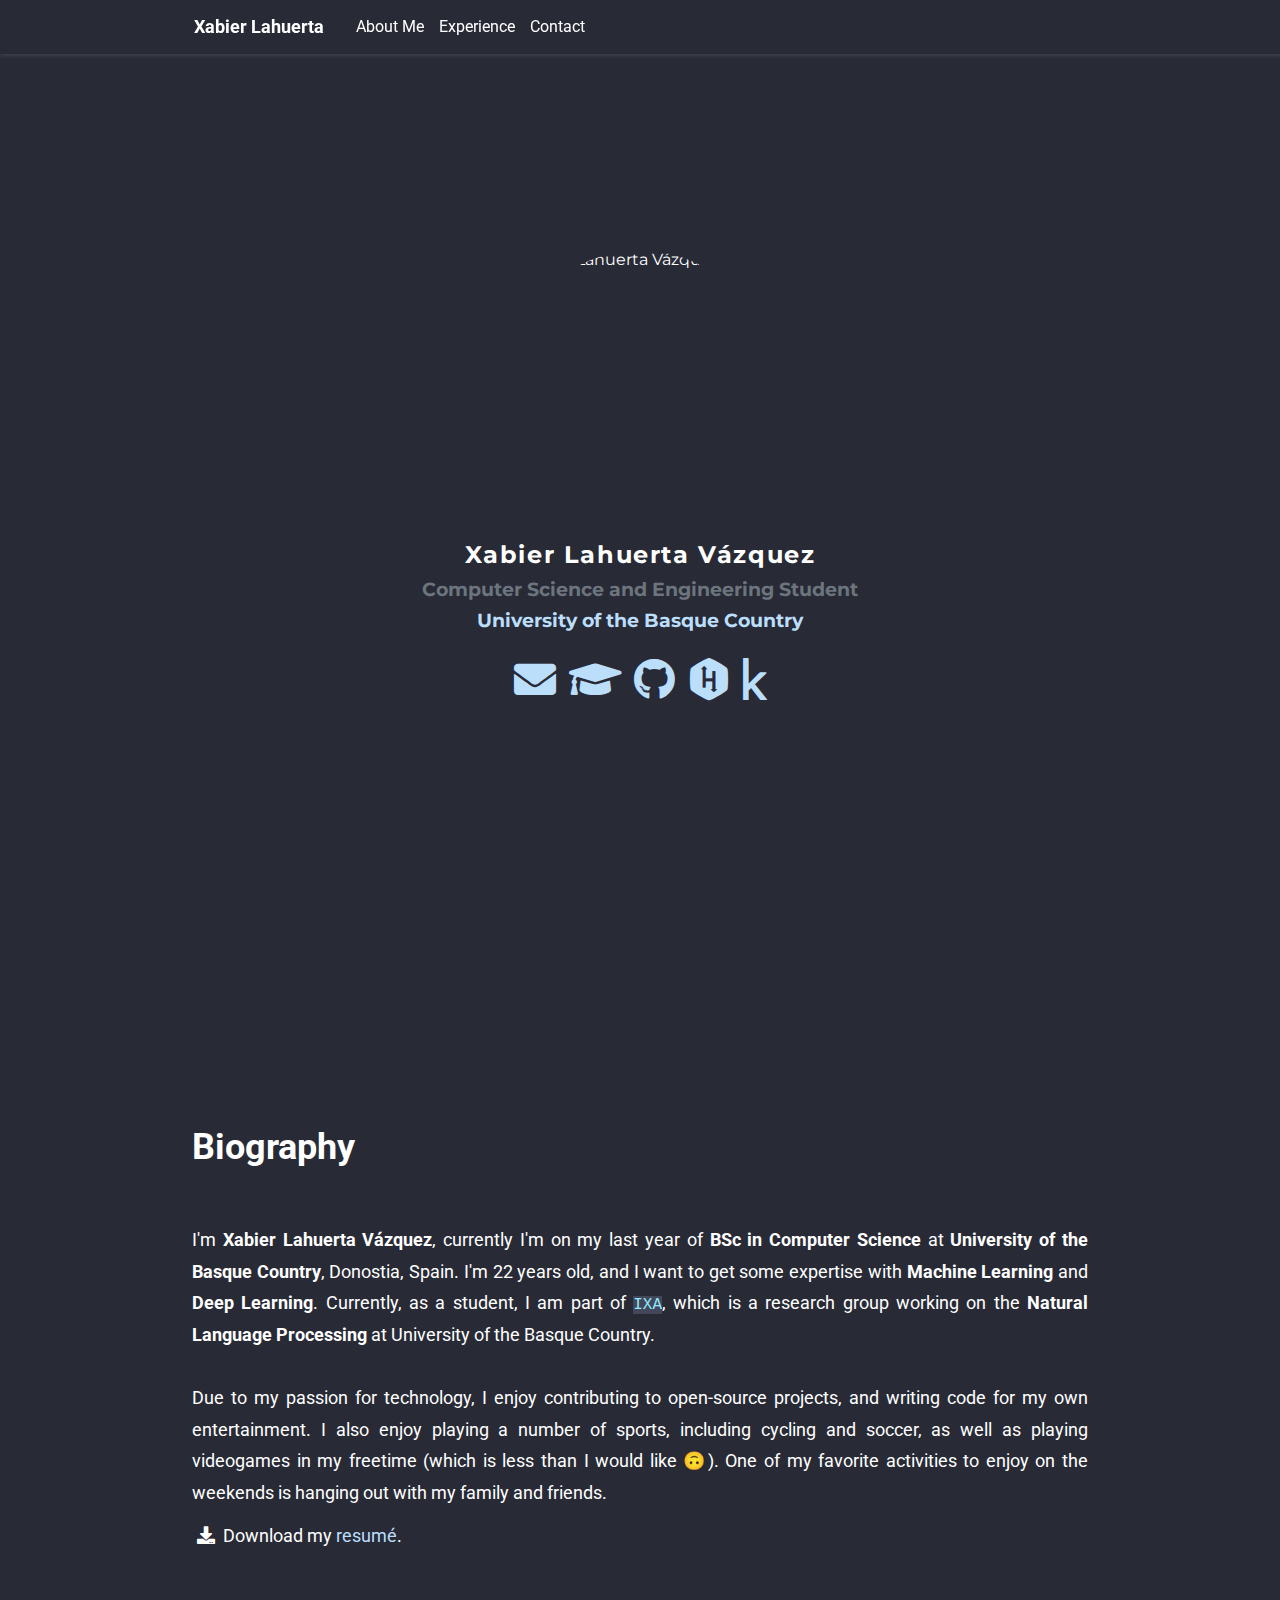
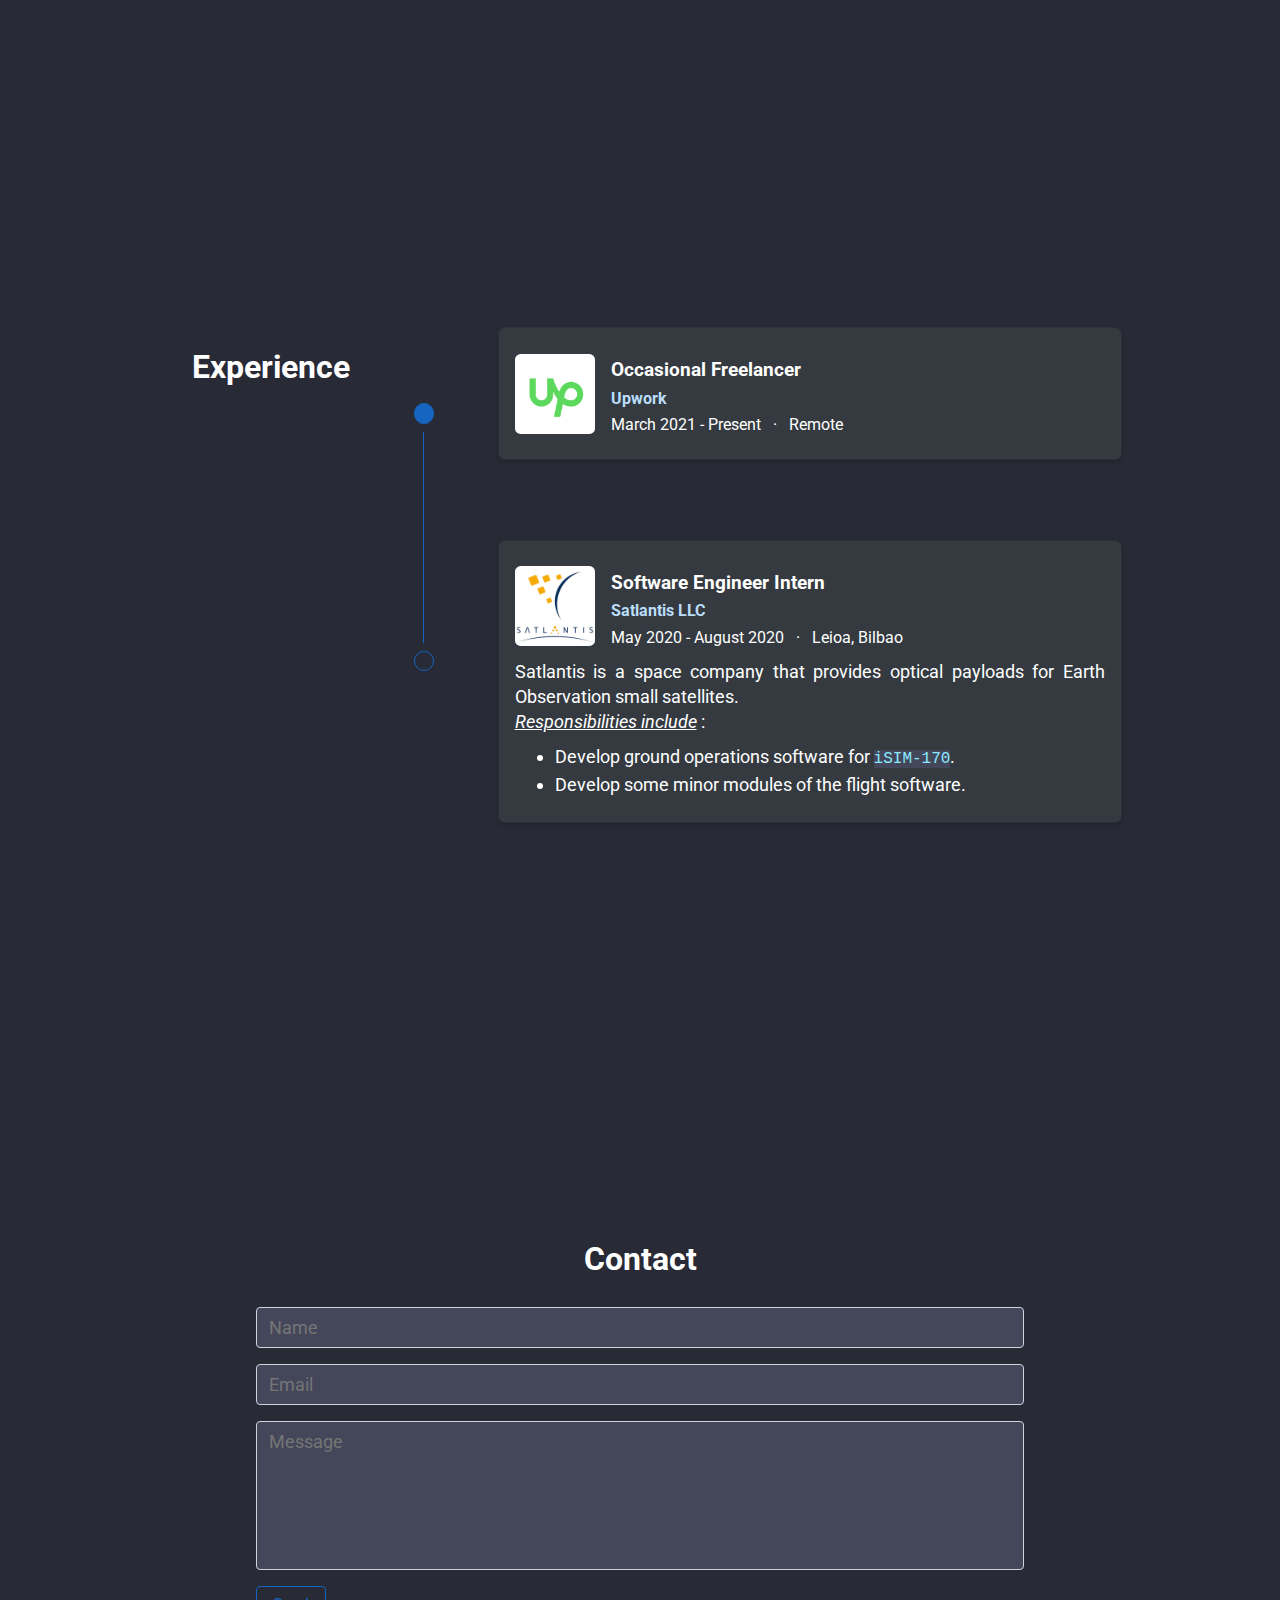
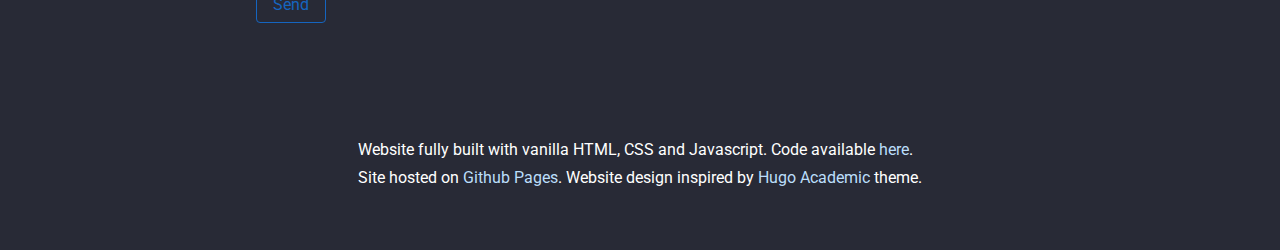
==== index.html @ c15f26db "Favicon update" ====
<!DOCTYPE html>
<html lang="en">
    <head>
        <meta charset="utf-8">
        <meta name="viewport" content="width=device-width, initial-scale=1">
        <meta name="author" content="Xabier Lahuerta Vázquez">
        <meta name="description" content="Computer Science Student at University of the Basque Country">
        <link rel="stylesheet" href="https://cdnjs.cloudflare.com/ajax/libs/font-awesome/5.8.0/css/all.css" type="text/css">
        <link rel="stylesheet" href="https://fonts.googleapis.com/css?family=Roboto" type="text/css">
        <link rel="stylesheet" href="https://fonts.googleapis.com/css?family=Montserrat" type="text/css">
        <link rel="stylesheet" href="styles.css" type="text/css">
        <link rel="icon" href="https://emojipedia-us.s3.dualstack.us-west-1.amazonaws.com/thumbs/120/apple/271/nerd-face_1f913.png">
        <script src="logic.js"></script>
        <title>Xabier Lahuerta</title>
    </head>
    <body onload="onPageLoad();">
        <div id='topbar'>
            <span class="strong transition-fade non-underlined" onclick="swapActiveCircle(1, true);">Xabier Lahuerta</span>
            <span class="transition-fade non-underlined" onclick="swapActiveCircle(2, true);">About Me</span>
            <span class="transition-fade non-underlined" onclick="swapActiveCircle(3, true);">Experience</span>
            <span class="transition-fade non-underlined" onclick="swapActiveCircle(4, true);">Contact</span>
        </div>
        <div id='main'>
            <div id="presentation" class="section-1">
                <div id='presentation-chart' class='vertical-flex center-flex'>
                    <div id='profile' class='vertical-flex center-flex'>
                        <img id='avatar' src='res/xabier_lahuerta.jpeg' alt="Xabier Lahuerta Vázquez" width="270" height="270">
                        <h2 class="title">Xabier Lahuerta Vázquez</h2>
                        <h3 class="subtitle">Computer Science and Engineering Student</h3>
                        <h3><a href="https://www.ehu.eus/en/en-home" target="_blank">University of the Basque Country</a></h3>
                    </div>
                    <div id='links'>
                        <a href="mailto:xabier.lahuerta@gmail.com"><i class="fas fa-envelope expandable"></i></a>
                        <a href="https://scholar.google.es/citations?user=ld798osAAAAJ" target="_blank"><i class="fas fa-graduation-cap expandable"></i></a>
                        <a href="https://www.github.com/xabilahu" target="_blank"><i class="fab fa-github expandable"></i></a>
                        <a href="https://www.hackerrank.com/xabilahu" target="_blank"><i class="fab fa-hackerrank expandable"></i></a>
                        <a href="https://www.kaggle.com/xabierlahuertavzquez" target="_blank"><i class="fab fa-kaggle expandable"></i></a>
                    </div>
                </div>
            </div>
            <div id="biography" class="section-2 vertical-flex center-flex">
                <div id="biography-chart">
                    <h1>Biography</h1>
                    <p>
                        I'm <strong>Xabier Lahuerta Vázquez</strong>, currently I'm on my last year of <strong>BSc in Computer Science</strong> at <strong>University of the Basque Country</strong>, Donostia, Spain. I'm 22 years old, and I want to get some expertise with <strong>Machine Learning</strong> and <strong>Deep Learning</strong>.                        Currently, as a student, I am part of <a class="non-underlined" href="http://ixa.si.ehu.es/" target="_blank"><code>IXA</code></a>, which is a research group working on the <strong>Natural Language Processing</strong> at University of the Basque Country.
                    
                        Due to my passion for technology, I enjoy contributing to open-source projects, and writing code for my own entertainment. I also enjoy playing a number of sports, including cycling and soccer, as well as playing videogames in my freetime (which is less than I would like 🙃). One of my favorite activities to enjoy on the weekends is hanging out with my family and friends.
                    </p>
                    <span><i id='download-icon' class="fas fa-download"></i>Download my <a id="resume" class="non-underlined" href="https://drive.google.com/uc?export=download&id=1_EvmhcPBmLihqZ3R23M4B5LtYtLkCQJz" download>resumé</a>.</span>
                </div>
            </div>
            <div id="experience" class="section-3 vertical-flex center-flex">
                <div class="horizontal-flex">
                    <h1>Experience</h1>
                    <div id="work-container">
                        <div class="work-card horizontal-flex center-flex">
                            <div class="timeline vertical-flex center-flex">
                                <div class="horizontal-flex">
                                    <div>&nbsp;</div>
                                    <div>&nbsp;</div>
                                </div>
                                <span class="filled-circle"></span>
                                <div class="line horizontal-flex">
                                    <div>&nbsp;</div>
                                    <div>&nbsp;</div>
                                </div>
                            </div>
                            <div class="work-chart-container">
                                <div class="work-chart">
                                    <div class="work-description horizontal-flex">
                                        <img src="res/upwork.png" alt="Upwork">
                                        <div>
                                            <h3>Occasional Freelancer</h3>
                                            <h4><a href="https://www.upwork.com/o/profiles/users/~015a6c1dc1264ab7d7/" target="_blank">Upwork</a></h4>
                                            <span>March 2021 - Present <span class="middle-dot"></span> Remote</span>
                                        </div>
                                    </div>
                                    <div class="responsibilities">
                                    </div>
                                </div>
                                <div class="spacer">&nbsp;</div>
                            </div>
                        </div>
                        <div class="work-card horizontal-flex center-flex">
                            <div class="timeline vertical-flex center-flex">
                                <div class="line horizontal-flex">
                                    <div>&nbsp;</div>
                                    <div>&nbsp;</div>
                                </div>
                                <span></span>
                                <div class="horizontal-flex">
                                    <div>&nbsp;</div>
                                    <div>&nbsp;</div>
                                </div>
                            </div>
                            <div class="work-chart-container">
                                <div class="spacer">&nbsp;</div>
                                <div class="work-chart">
                                    <div class="work-description horizontal-flex">
                                        <img src="res/satlantis.png" alt="Satlantis">
                                        <div>
                                            <h3>Software Engineer Intern</h3>
                                            <h4><a href="https://satlantis.com/" target="_blank">Satlantis LLC</a></h4>
                                            <span>May 2020 - August 2020 <span class="middle-dot"></span> Leioa, Bilbao</span>
                                        </div>
                                    </div>
                                    <div class="responsibilities">
                                        <p> Satlantis is a space company that provides optical payloads for Earth Observation small satellites.
                                            <span>Responsibilities include</span> :
                                            <ul>
                                                <li>Develop ground operations software for <code><a href="https://satlantis.com/isim-170/" class="non-underlined" target="_blank">iSIM-170</a></code>.</li>
                                                <li>Develop some minor modules of the flight software.</li>
                                            </ul>
                                        </p>
                                    </div>
                                </div>
                            </div>
                        </div>
                    </div>
                </div>
            </div>
            <div id="contact" class="section-4 vertical-flex center-flex">
                <h1>Contact</h1>
                <form class="vertical-flex">
                    <div class="vertical-flex">
                        <input class="form-field" type="text" name="name" placeholder="Name" required>
                        <input class="form-field" type="email" name="_replyto" placeholder="Email" required>
                        <textarea class="form-field" name="message" placeholder="Message" rows="5" required></textarea>
                    </div>
                    <div class="horizontal-flex inline-container"><button class="btn" type="submit">Send</button><i id="tick" class="fas fa-check"></i></div>
                </form>
                <div id="footer" class="vertical-flex center-flex">
                    <p>
                        Website fully built with vanilla HTML, CSS and Javascript. Code available <a href="https://github.com/Xabilahu/personal-website">here</a>.
                        Site hosted on <a href="https://pages.github.com/" target="_blank">Github Pages</a>. Website design inspired by <a href="https://themes.gohugo.io//theme/academic/" target="_blank">Hugo Academic</a> theme.
                    </p>
                </div>
            </div>
        </div>
        <div id="navbar" onmouseenter="hideActiveCircle();" onmouseleave="showActiveCircle();">
        </div>
    </body>
    <script> </script>
</html>
---- styles.css ----
:root {
    --blue: #007bff;
    --indigo: #6610f2;
    --purple: #6f42c1;
    --pink: #e83e8c;
    --red: #dc3545;
    --orange: #fd7e14;
    --yellow: #ffc107;
    --green: #28a745;
    --teal: #20c997;
    --cyan: #17a2b8;
    --white: #fff;
    --gray: #6c757d;
    --gray-dark: #343a40;
    --primary: #1565c0;
    --secondary: #6c757d;
    --success: #28a745;
    --info: #17a2b8;
    --warning: #ffc107;
    --danger: #dc3545;
    --light: #f8f9fa;
    --dark: #343a40;
    --dark-bg: #282a36;
    --hoverable: #bbdefb;
    --code: #8be9fd;
    --code-bg: #44475a;
    --border-form: #ced4da;
    --topbar-height: 50px;
    --slide-translation: 100px;
    --breakpoint-xs: 0;
    --breakpoint-sm: 576px;
    --breakpoint-md: 768px;
    --breakpoint-lg: 992px;
    --breakpoint-xl: 1200px;
}

html {
    font-family: "Roboto", sans-serif;
    line-height: 1.15;
    overflow: hidden;
}

body {
    margin: 0;
    background-color: var(--dark-bg);
    color: var(--white);
}

div[class^="section-"] {
    height: calc(100vh - var(--topbar-height));
    width: 100vw;
    transform: translateY(var(--topbar-height));
}

span, a {
    color: inherit;
    text-decoration: none;
}

a:hover {
    cursor: pointer;
    text-decoration: underline;
}

a.non-underlined:hover {
    text-decoration: none;
}

i {
    color: var(--hoverable);
    cursor: pointer;
    font-size: 42px;
    margin: 0 5px;
}

p {
    white-space: pre-line;
    word-wrap: break-word;
    line-height: 1.75;
    font-size: large;
    text-align: justify;
}

code {
    color: var(--code);
    background-color: var(--code-bg);
}

code:hover {
    cursor: pointer;
}

textarea {
    resize: none;
}

form {
    min-width: 60vw;
}

form div {
    width: 100%;
}

#topbar {
    overflow: hidden;
    position: fixed;
    top: 0;
    width: 100%;
    height: var(--topbar-height);
    padding: 2px;
    background-color: var(--dark-bg);
    box-shadow: 0 0.125rem 0.25rem 0 rgb(255 255 255 / 11%);
    display: flex;
    align-items: center;
    justify-content: left;
    z-index: 3;
}

#topbar span:first-child {
    margin-left: 15vw;
    margin-right: 2rem;
}

#topbar span {
    margin-right: 15px;
    cursor: pointer;
}

#avatar {
    border-radius: 50%;
}

#presentation-chart {
    padding: 20px;
    border-radius: 8px;
    outline: none;
    /* backdrop-filter: blur(23px); */
    position: fixed;
    top: 50%;
    left: 50%;
    transform: translate(-50%, -50%);
}

#profile {
    font-family: "Montserrat";
}

#profile h2 {
    margin-top: 20px;
    margin-bottom: 10px;
    letter-spacing: .1rem;
}

#profile img {
    margin: auto;
}

#profile h3:first-of-type {
    color: var(--secondary);
    margin-top: 0;
    margin-bottom: 10px;
}

#profile h3:last-of-type {
    color: var(--hoverable);
    margin-top: 0;
    margin-bottom: 10px;
}

#biography-chart {
    max-width: 70vw;
    min-width: 70vw;
    font-size: large;
}

#resume {
    color: var(--hoverable);
}

#contact {
    min-width: 70vw;
    margin: 0;
}

#download-icon {
    color: var(--white);
    font-size: large;
    cursor: auto;
    margin-right: 0.5rem;
}

#menu-icon {
    font-size: 25px;
    color: var(--white);
}

#links {
    margin-top: 1rem;
    display: inline-flex;
}

#links a {
    margin-left: 0.15rem;
}

#navbar {
    position: fixed;
    right: 20px;
    top: 50%;
    transform: translateY(-50%);
}

#tick {
    cursor: auto;
    opacity: 0;
    font-size: 1.5rem;
    margin-left: 2rem;
    -o-transition: opacity .25s ease;
    -ms-transition: opacity .25s ease;
    -moz-transition: opacity .25s ease;
    -webkit-transition: opacity .25s ease;
}

#tick.show {
    opacity: 1;
    -o-transition: opacity .25s ease;
    -ms-transition: opacity .25s ease;
    -moz-transition: opacity .25s ease;
    -webkit-transition: opacity .25s ease;
}

#footer {
    position: absolute;
    width: 100%;
    bottom: 5%;
}

#footer a {
    color: var(--hoverable);
}

#footer p {
    font-size: 1rem;
}

#experience {
    min-width: 70vw;
    max-width: 70vw;
    margin: auto;
}

.transition-fade {
    color: var(--white);
    -o-transition: color .6s ease;
    -ms-transition: color .6s ease;
    -moz-transition: color .6s ease;
    -webkit-transition: color .6s ease;
}

.transition-fade:hover {
    color: var(--hoverable);
}

.vertical-flex {
    display: flex;
    flex-direction: column;
}

.horizontal-flex {
    display: flex;
    flex-direction: row;
}

.center-flex {
    justify-content: center;
    align-items: center;
}

.strong {
    font-weight: bold;
    font-size: large;
}

.expandable:hover {
    transform: scale(1.2);
}

.circle {
    border-radius: 50%;
    width: 10px;
    height: 10px;
    background-color: var(--secondary);
    margin-bottom: 20px;
    -o-transition: background-color .6s ease;
    -ms-transition: background-color .6s ease;
    -moz-transition: background-color .6s ease;
    -webkit-transition: background-color .6s ease;
    cursor: pointer;
}

.circle:hover, #navbar .active {
    background-color: var(--hoverable);
    transform: scale(1.5);
}

.work-chart-container {
    width: 80%
}

.work-chart {
    background-color: var(--dark);
    border-radius: 0.45rem;
    border: 1px solid rgba(0,0,0,.125);
    box-shadow: 0 2px 4px rgb(0 0 0 / 20%);
    padding: 1rem;
    transition: all .2s ease-out;
    text-overflow: ellipsis;
    width: 100%;
}

.work-chart:hover {
    box-shadow: 0 8px 16px rgb(0 0 0 / 20%);
}

.work-chart img {
    width: 5rem;
    height: 5rem;
    background-color: var(--white);
    border-radius: 0.35rem;
    margin-right: 1rem;
}

.work-chart h4 {
    color: var(--hoverable);
}

.spacer {
    height: 2.5rem;
}

.timeline {
    width: 20%;
    align-self: stretch;
}

.timeline>div {
    margin: 0;
    padding: 0;
    width: 100%;
    flex: 1;
}

.timeline>div>div {
    width: 50%;
}

.timeline span {
    width: 1.15rem !important;
    height: 1.15rem !important;
    border: 1px solid var(--primary);
    border-radius: 50%;
    margin: 0.5rem 0 !important;
}

.filled-circle {
    background-color: var(--primary);
}

.line div:last-child {
    border-left: 1px solid var(--primary);
}

.work-description *:not(img) {
    margin: .5rem 0;
}

.work-description {
    align-items: center;
}

.responsibilities p {
    margin-top: .25rem;
    margin-bottom: .5rem;
    line-height: 1.4;
}

.responsibilities ul {
    margin: 0;
    font-size: large;
    line-height: 1.5;
}

.responsibilities span {
    font-style: italic;
    text-decoration: underline;
}

.middle-dot::after {
    content: '\00B7';
    box-sizing: border-box;
    padding: 0 0.5rem;
}

.form-field {
    font-family: "Roboto", sans-serif;
    font-size: large;
    padding: .375rem .75rem;
    margin: .5rem 0;
    line-height: 1.5;
    color: var(--white);
    background-color: var(--code-bg);
    border: 1px solid var(--border-form);
    border-radius: .25rem;
    outline: none;
    -webkit-transition: all 0.30s ease-in-out;
    -moz-transition: all 0.30s ease-in-out;
    -ms-transition: all 0.30s ease-in-out;
    -o-transition: all 0.30s ease-in-out;
}

.form-field:focus {
    border-color: var(--primary);
    box-shadow: 0 0 5px var(--primary);
}

.btn {
    font-family: "Roboto", sans-serif;
    font-size: medium;
    cursor: pointer;
    color: var(--primary);
    background-color: transparent;
    border: 1px solid var(--primary);
    border-radius: .25rem;
    outline: none;
    padding: .5rem 1rem;
    margin: .5rem 0;
    width: fit-content;
    z-index: 2;
    -o-transition: background-color .15s ease-in-out;
    -ms-transition: background-color .15s ease-in-out;
    -moz-transition: background-color .15s ease-in-out;
    -webkit-transition: background-color .15s ease-in-out;
}

.btn:hover, .btn:focus {
    color: var(--white);
    background-color: var(--primary);
}

.inline-container {
    align-items: center;
}
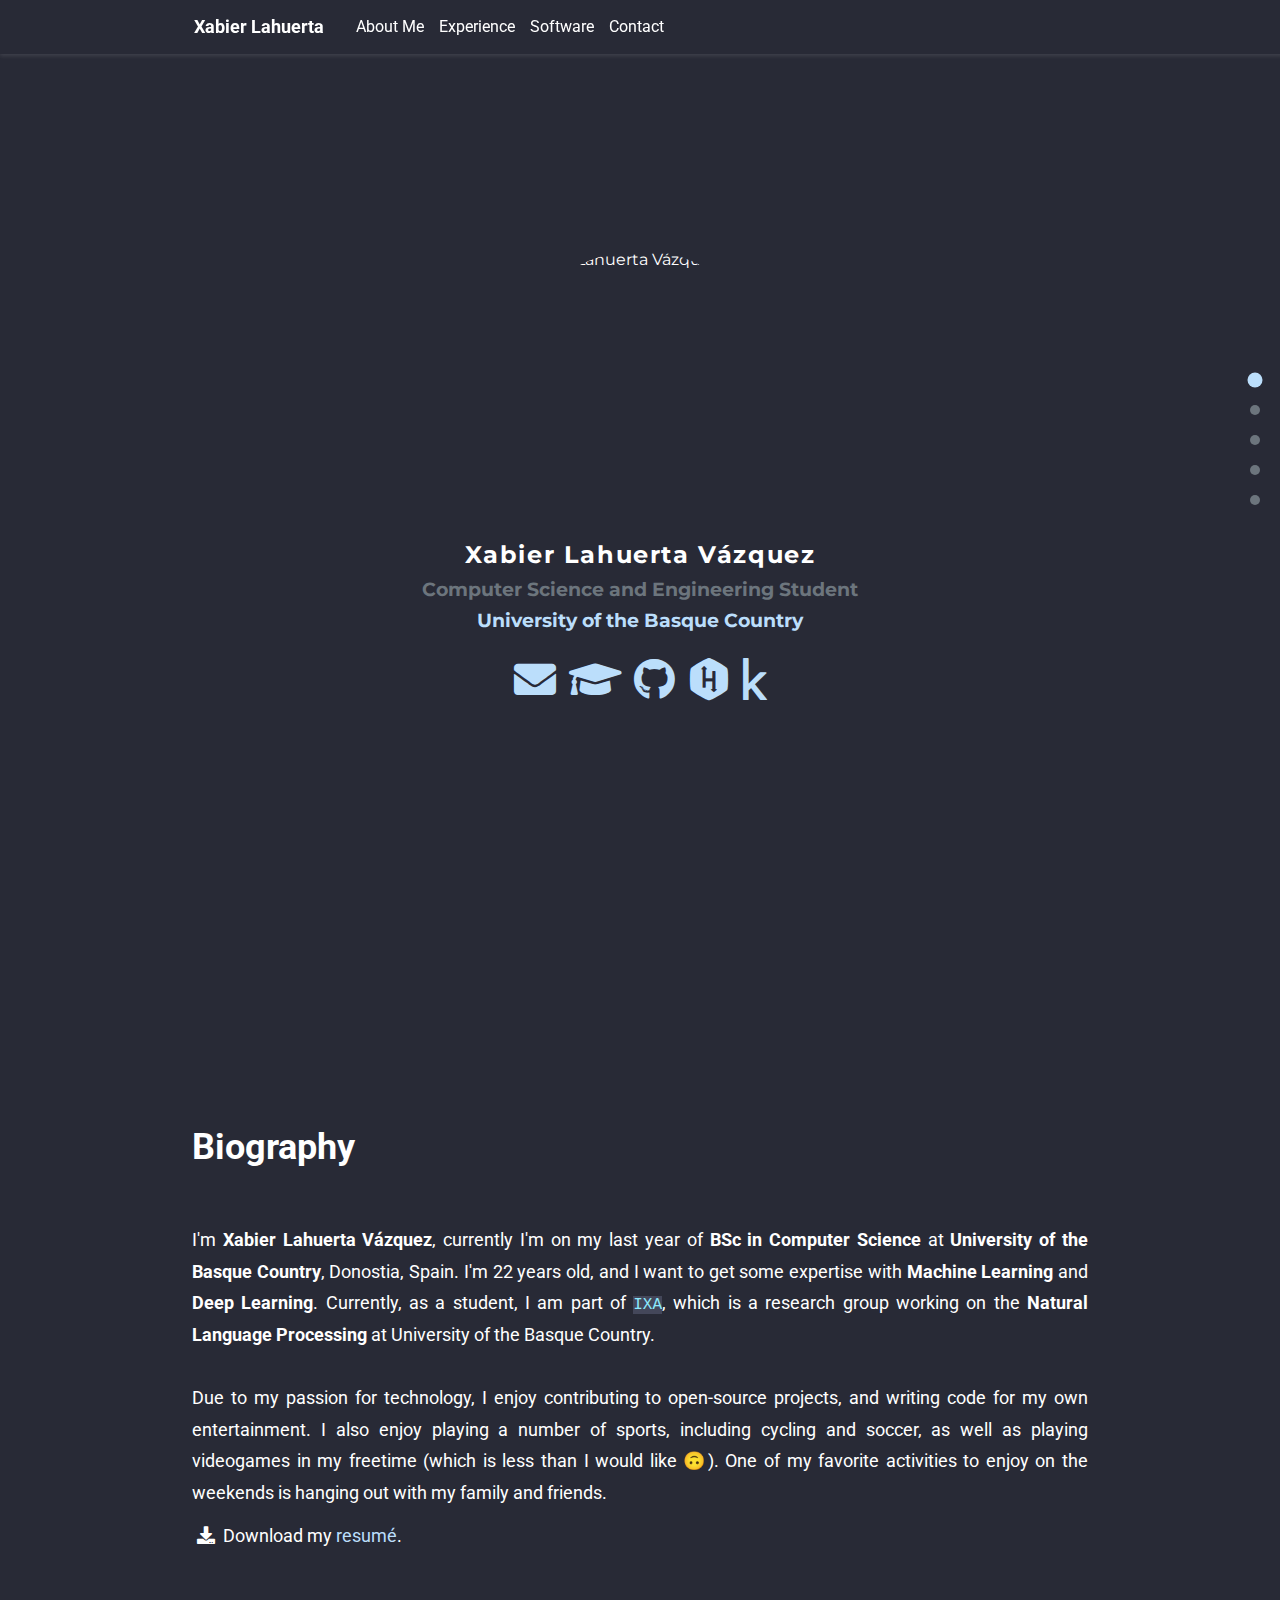
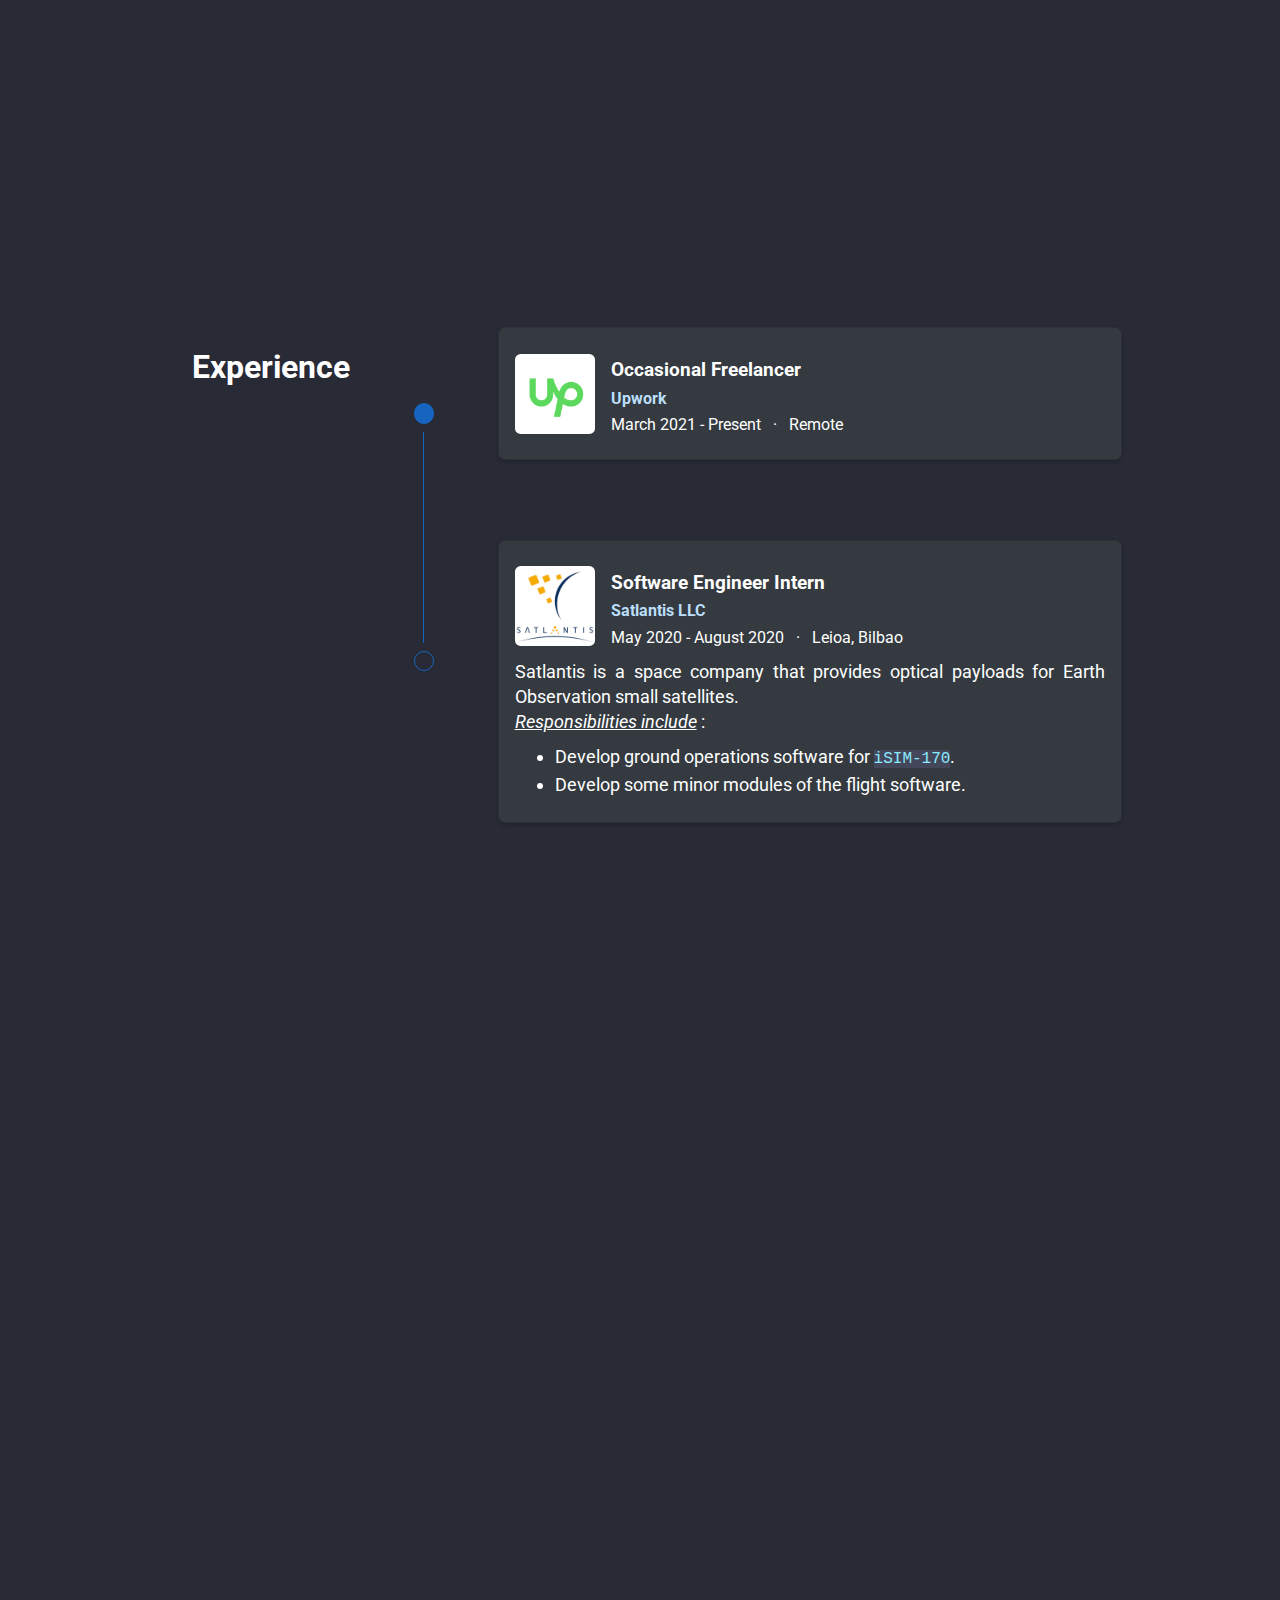
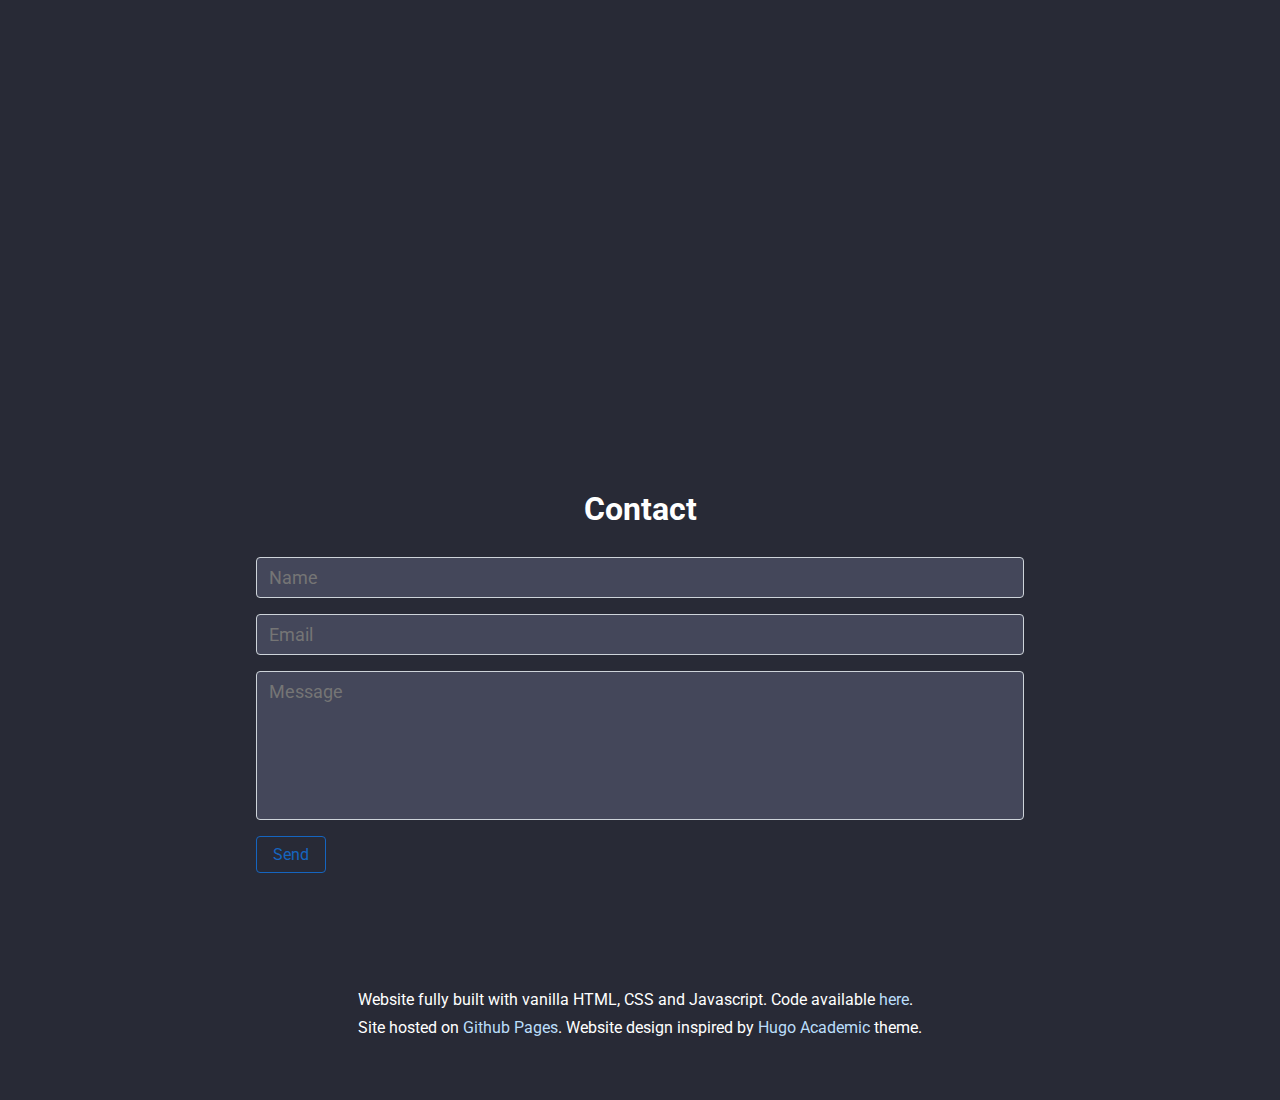
==== commit bb049a28: "Merge main branch" ====
--- a/index.html
+++ b/index.html
@@ -18,7 +18,8 @@
             <span class="strong transition-fade non-underlined" onclick="swapActiveCircle(1, true);">Xabier Lahuerta</span>
             <span class="transition-fade non-underlined" onclick="swapActiveCircle(2, true);">About Me</span>
             <span class="transition-fade non-underlined" onclick="swapActiveCircle(3, true);">Experience</span>
-            <span class="transition-fade non-underlined" onclick="swapActiveCircle(4, true);">Contact</span>
+            <span class="transition-fade non-underlined" onclick="swapActiveCircle(4, true);">Software</span>
+            <span class="transition-fade non-underlined" onclick="swapActiveCircle(5, true);">Contact</span>
         </div>
         <div id='main'>
             <div id="presentation" class="section-1">
@@ -119,7 +120,9 @@
                     </div>
                 </div>
             </div>
-            <div id="contact" class="section-4 vertical-flex center-flex">
+            <div id="software" class="section-4 vertical-flex center-flex">
+            </div>
+            <div id="contact" class="section-5 vertical-flex center-flex">
                 <h1>Contact</h1>
                 <form class="vertical-flex">
                     <div class="vertical-flex">
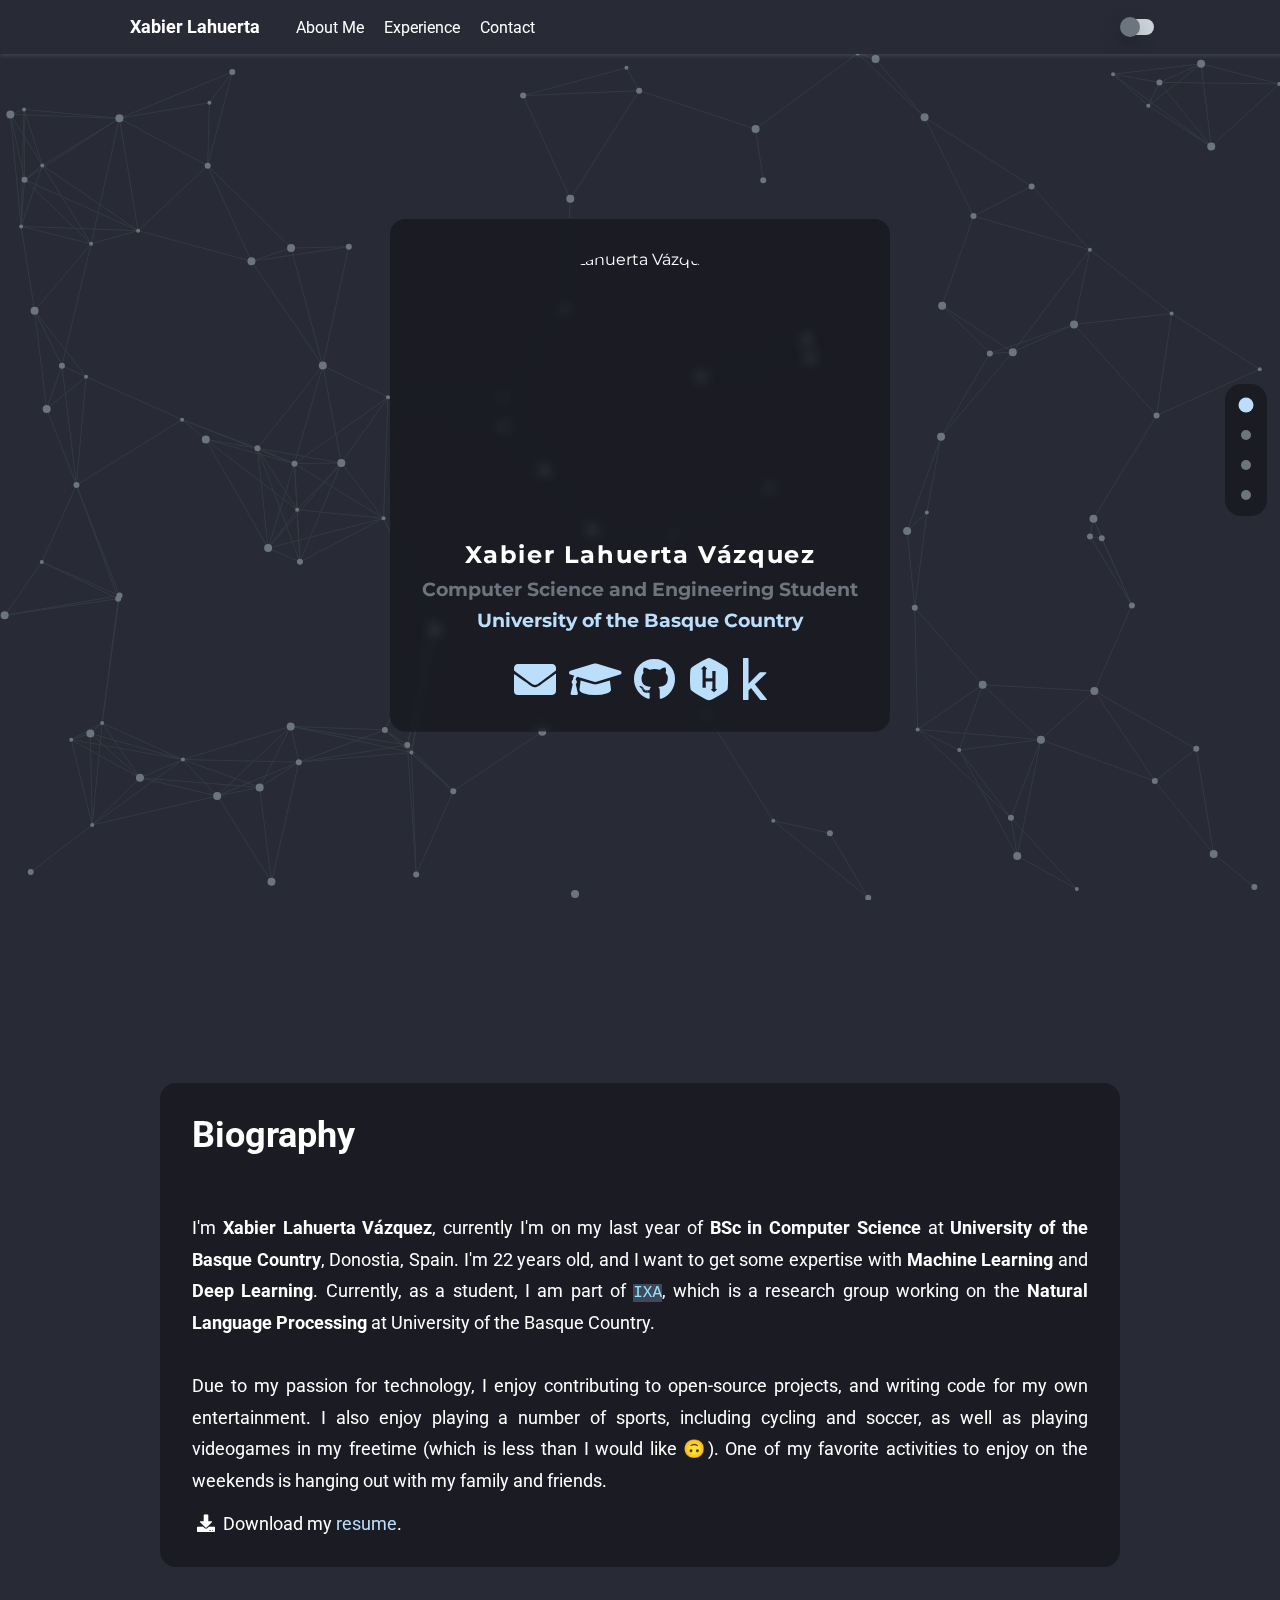
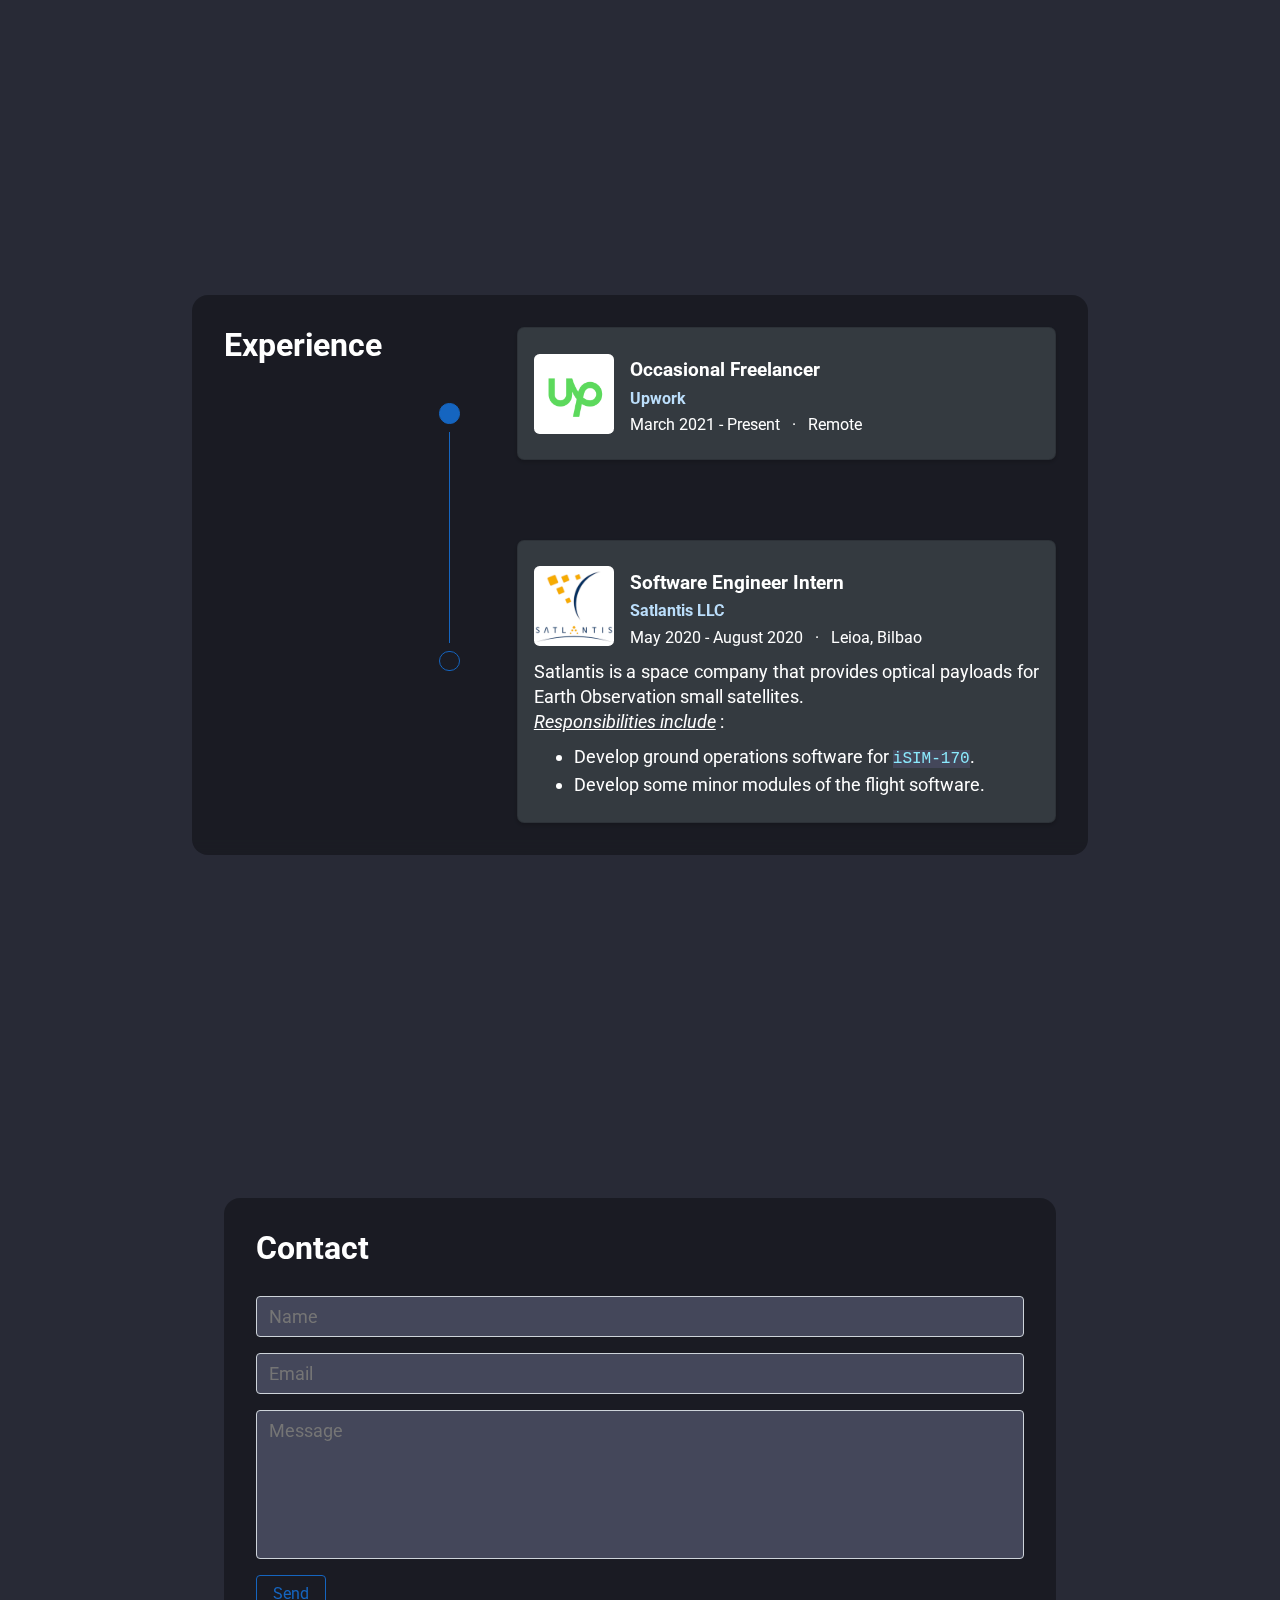
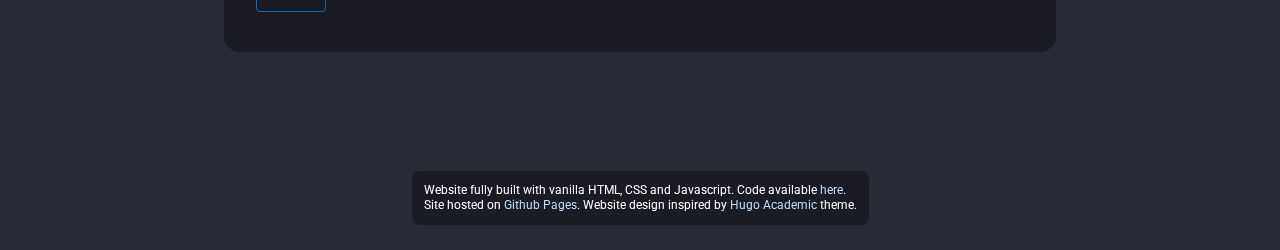
==== commit 6b862ebd: "Particle background" ====
--- a/index.html
+++ b/index.html
@@ -10,20 +10,27 @@
         <link rel="stylesheet" href="https://fonts.googleapis.com/css?family=Montserrat" type="text/css">
         <link rel="stylesheet" href="styles.css" type="text/css">
         <link rel="icon" href="https://emojipedia-us.s3.dualstack.us-west-1.amazonaws.com/thumbs/120/apple/271/nerd-face_1f913.png">
-        <script src="logic.js"></script>
+        <script src="js/logic.js"></script>
         <title>Xabier Lahuerta</title>
     </head>
     <body onload="onPageLoad();">
+        <canvas id="canvas"></canvas>
         <div id='topbar'>
-            <span class="strong transition-fade non-underlined" onclick="swapActiveCircle(1, true);">Xabier Lahuerta</span>
-            <span class="transition-fade non-underlined" onclick="swapActiveCircle(2, true);">About Me</span>
-            <span class="transition-fade non-underlined" onclick="swapActiveCircle(3, true);">Experience</span>
-            <span class="transition-fade non-underlined" onclick="swapActiveCircle(4, true);">Software</span>
-            <span class="transition-fade non-underlined" onclick="swapActiveCircle(5, true);">Contact</span>
+            <div>
+                <span class="strong transition-fade non-underlined" onclick="swapActiveCircle(1, true);">Xabier Lahuerta</span>
+                <span class="transition-fade non-underlined" onclick="swapActiveCircle(2, true);">About Me</span>
+                <span class="transition-fade non-underlined" onclick="swapActiveCircle(3, true);">Experience</span>
+                <span class="transition-fade non-underlined" onclick="swapActiveCircle(4, true);">Contact</span>
+            </div>
+            <div id="toggle-container">
+                <div id="toggle-holder" onclick="toggleCanvasAnimation();">
+                    <div id="toggle" class="on">&nbsp;</div>
+                </div>
+            </div>
         </div>
         <div id='main'>
             <div id="presentation" class="section-1">
-                <div id='presentation-chart' class='vertical-flex center-flex'>
+                <div id='presentation-chart' class='vertical-flex center-flex backdrop'>
                     <div id='profile' class='vertical-flex center-flex'>
                         <img id='avatar' src='res/xabier_lahuerta.jpeg' alt="Xabier Lahuerta Vázquez" width="270" height="270">
                         <h2 class="title">Xabier Lahuerta Vázquez</h2>
@@ -40,18 +47,18 @@
                 </div>
             </div>
             <div id="biography" class="section-2 vertical-flex center-flex">
-                <div id="biography-chart">
+                <div id="biography-chart" class="backdrop">
                     <h1>Biography</h1>
                     <p>
                         I'm <strong>Xabier Lahuerta Vázquez</strong>, currently I'm on my last year of <strong>BSc in Computer Science</strong> at <strong>University of the Basque Country</strong>, Donostia, Spain. I'm 22 years old, and I want to get some expertise with <strong>Machine Learning</strong> and <strong>Deep Learning</strong>.                        Currently, as a student, I am part of <a class="non-underlined" href="http://ixa.si.ehu.es/" target="_blank"><code>IXA</code></a>, which is a research group working on the <strong>Natural Language Processing</strong> at University of the Basque Country.
                     
                         Due to my passion for technology, I enjoy contributing to open-source projects, and writing code for my own entertainment. I also enjoy playing a number of sports, including cycling and soccer, as well as playing videogames in my freetime (which is less than I would like 🙃). One of my favorite activities to enjoy on the weekends is hanging out with my family and friends.
                     </p>
-                    <span><i id='download-icon' class="fas fa-download"></i>Download my <a id="resume" class="non-underlined" href="https://drive.google.com/uc?export=download&id=1_EvmhcPBmLihqZ3R23M4B5LtYtLkCQJz" download>resumé</a>.</span>
+                    <span><i id='download-icon' class="fas fa-download"></i>Download my <a id="resume" class="non-underlined" href="https://drive.google.com/uc?export=download&id=1_EvmhcPBmLihqZ3R23M4B5LtYtLkCQJz" download>resume</a>.</span>
                 </div>
             </div>
             <div id="experience" class="section-3 vertical-flex center-flex">
-                <div class="horizontal-flex">
+                <div class="horizontal-flex backdrop">
                     <h1>Experience</h1>
                     <div id="work-container">
                         <div class="work-card horizontal-flex center-flex">
@@ -120,28 +127,27 @@
                     </div>
                 </div>
             </div>
-            <div id="software" class="section-4 vertical-flex center-flex">
-            </div>
-            <div id="contact" class="section-5 vertical-flex center-flex">
-                <h1>Contact</h1>
-                <form class="vertical-flex">
-                    <div class="vertical-flex">
-                        <input class="form-field" type="text" name="name" placeholder="Name" required>
-                        <input class="form-field" type="email" name="_replyto" placeholder="Email" required>
-                        <textarea class="form-field" name="message" placeholder="Message" rows="5" required></textarea>
-                    </div>
-                    <div class="horizontal-flex inline-container"><button class="btn" type="submit">Send</button><i id="tick" class="fas fa-check"></i></div>
-                </form>
+            <div id="contact" class="section-4 vertical-flex center-flex">
+                <div class="backdrop">
+                    <h1>Contact</h1>
+                    <form class="vertical-flex">
+                        <div class="vertical-flex">
+                            <input class="form-field" type="text" name="name" placeholder="Name" required>
+                            <input class="form-field" type="email" name="_replyto" placeholder="Email" required>
+                            <textarea class="form-field" name="message" placeholder="Message" rows="5" required></textarea>
+                        </div>
+                        <div class="horizontal-flex inline-container"><button class="btn" type="submit">Send</button><i id="tick" class="fas fa-check"></i></div>
+                    </form>
+                </div>
                 <div id="footer" class="vertical-flex center-flex">
-                    <p>
-                        Website fully built with vanilla HTML, CSS and Javascript. Code available <a href="https://github.com/Xabilahu/personal-website">here</a>.
+                    <p class="backdrop">Website fully built with vanilla HTML, CSS and Javascript. Code available <a href="https://github.com/Xabilahu/personal-website">here</a>.
                         Site hosted on <a href="https://pages.github.com/" target="_blank">Github Pages</a>. Website design inspired by <a href="https://themes.gohugo.io//theme/academic/" target="_blank">Hugo Academic</a> theme.
                     </p>
                 </div>
             </div>
         </div>
-        <div id="navbar" onmouseenter="hideActiveCircle();" onmouseleave="showActiveCircle();">
+        <div id="navbar" class="backdrop" onmouseenter="hideActiveCircle();" onmouseleave="showActiveCircle();">
         </div>
     </body>
-    <script> </script>
+    <script src="js/particles.js"></script>
 </html>--- a/styles.css
+++ b/styles.css
@@ -26,7 +26,7 @@
     --code-bg: #44475a;
     --border-form: #ced4da;
     --topbar-height: 50px;
-    --slide-translation: 100px;
+    --toggle-height: 1.25rem;
     --breakpoint-xs: 0;
     --breakpoint-sm: 576px;
     --breakpoint-md: 768px;
@@ -50,6 +50,10 @@
     height: calc(100vh - var(--topbar-height));
     width: 100vw;
     transform: translateY(var(--topbar-height));
+}
+
+div[class^="section-"] h1:first-child {
+    margin-top: 0;
 }
 
 span, a {
@@ -113,18 +117,100 @@
     box-shadow: 0 0.125rem 0.25rem 0 rgb(255 255 255 / 11%);
     display: flex;
     align-items: center;
-    justify-content: left;
+    justify-content: space-between;
     z-index: 3;
 }
 
 #topbar span:first-child {
-    margin-left: 15vw;
+    margin-left: 10vw;
     margin-right: 2rem;
 }
 
+#toggle-container {
+    cursor: pointer;
+    margin-right: 10vw;
+}
+
+#toggle-holder {
+    position: relative;
+    height: 1rem;
+    width: 2rem;
+    border-radius: 1rem;
+    background-color: var(--border-form);
+    -o-transition: background-color .15s ease-out;
+    -ms-transition: backgorund-color .15s ease-out;
+    -moz-transition: background-color .15s ease-out;
+    -webkit-transition: background-color .15s ease-out;
+}
+
+#toggle {
+    position: absolute;
+    top: -10%;
+    width: var(--toggle-height);
+    height: var(--toggle-height);
+    border-radius: 50%;
+    box-shadow: 0 8px 20px 0 rgba(0, 0, 0, 0.25);
+    background-color: var(--gray);
+}
+
+@keyframes toggleOn {
+    0% {
+        left: -5%;
+        background-color: var(--gray);
+    }
+
+    100% {
+        left: 50%;
+        background-color: var(--hoverable);
+    }
+}
+
+@keyframes toggleOff {
+    0% {
+        left: 50%;
+        background-color: var(--hoverable);
+    }
+
+    100% {
+        left: -5%;
+        background-color: var(--gray);
+    }
+}
+
+#toggle.on {
+    left: -5%;
+    animation-name: toggleOn;
+    animation-duration: 0.15s;
+    animation-iteration-count:1;
+    animation-fill-mode: forwards;
+    animation-timing-function: ease-out;
+}
+
+#toggle.off {
+    left: 50%;
+    animation-name: toggleOff;
+    animation-duration: 0.15s;
+    animation-iteration-count:1;
+    animation-fill-mode: forwards;
+    animation-timing-function: ease-out;
+}
+
+#toggle-holder .off {
+    background-color: var(--hoverable);
+}
+
 #topbar span {
-    margin-right: 15px;
-    cursor: pointer;
+    margin-right: 1rem;
+    cursor: pointer;
+}
+
+#canvas {
+    position: fixed;
+    top: var(--topbar-height);
+    left: 0;
+    width: 100vw;
+    height: calc(100vh - var(--topbar-height));
+    z-index: -1;
 }
 
 #avatar {
@@ -132,10 +218,7 @@
 }
 
 #presentation-chart {
-    padding: 20px;
-    border-radius: 8px;
     outline: none;
-    /* backdrop-filter: blur(23px); */
     position: fixed;
     top: 50%;
     left: 50%;
@@ -206,9 +289,18 @@
 
 #navbar {
     position: fixed;
-    right: 20px;
+    right: 1%;
     top: 50%;
     transform: translateY(-50%);
+    padding: 1rem;
+}
+
+#navbar .circle:last-child {
+    margin: 0;
+}
+
+#animToggle {
+    font-size: 1.5rem;
 }
 
 #tick {
@@ -233,7 +325,7 @@
 #footer {
     position: absolute;
     width: 100%;
-    bottom: 5%;
+    bottom: 1.5%;
 }
 
 #footer a {
@@ -241,13 +333,24 @@
 }
 
 #footer p {
-    font-size: 1rem;
+    font-size: 0.75rem;
+    line-height: 1.25;
+    padding: 0.75rem;
+    border-radius: 0.5rem;
 }
 
 #experience {
     min-width: 70vw;
     max-width: 70vw;
     margin: auto;
+}
+
+.backdrop {
+    backdrop-filter: blur(6px);
+    -webkit-backdrop-filter: blur(6px);
+    background-color: rgba(0,0,0,.35);
+    padding: 2rem;
+    border-radius: 1rem;
 }
 
 .transition-fade {
@@ -316,7 +419,6 @@
     padding: 1rem;
     transition: all .2s ease-out;
     text-overflow: ellipsis;
-    width: 100%;
 }
 
 .work-chart:hover {
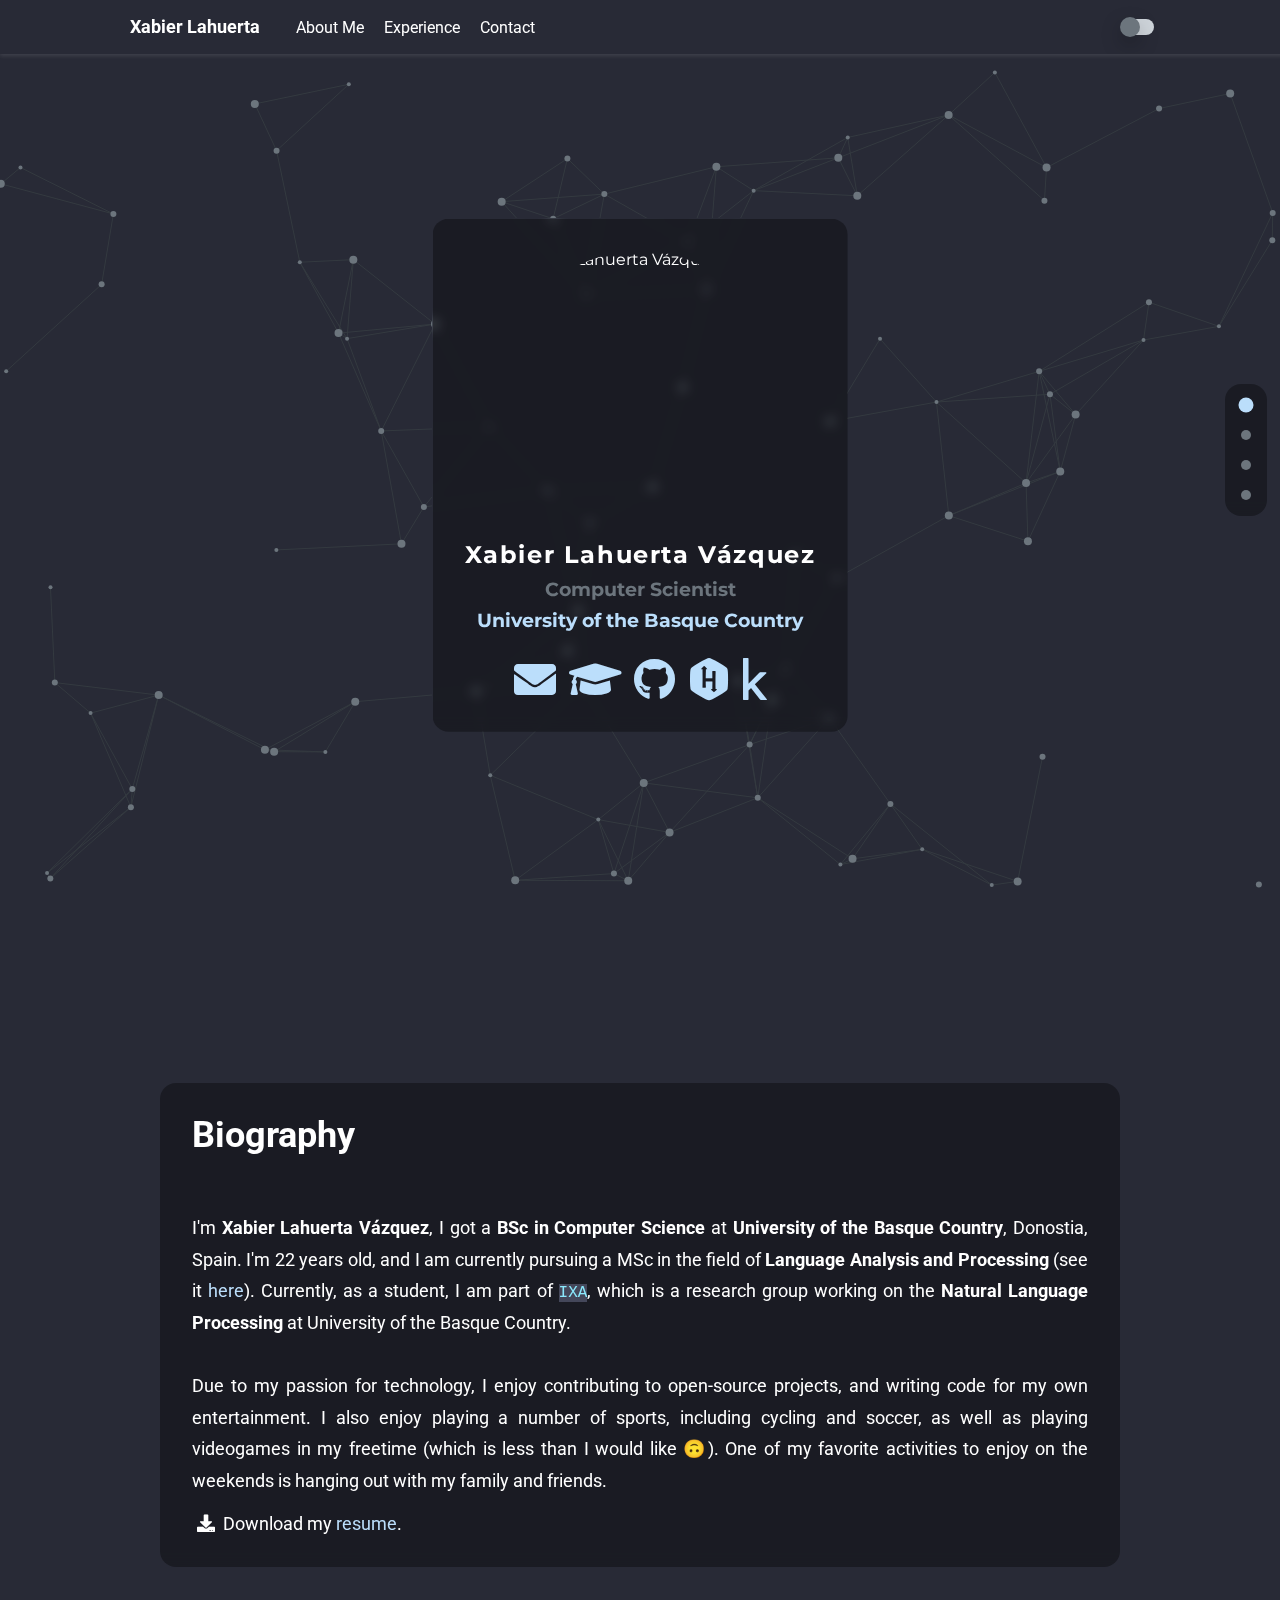
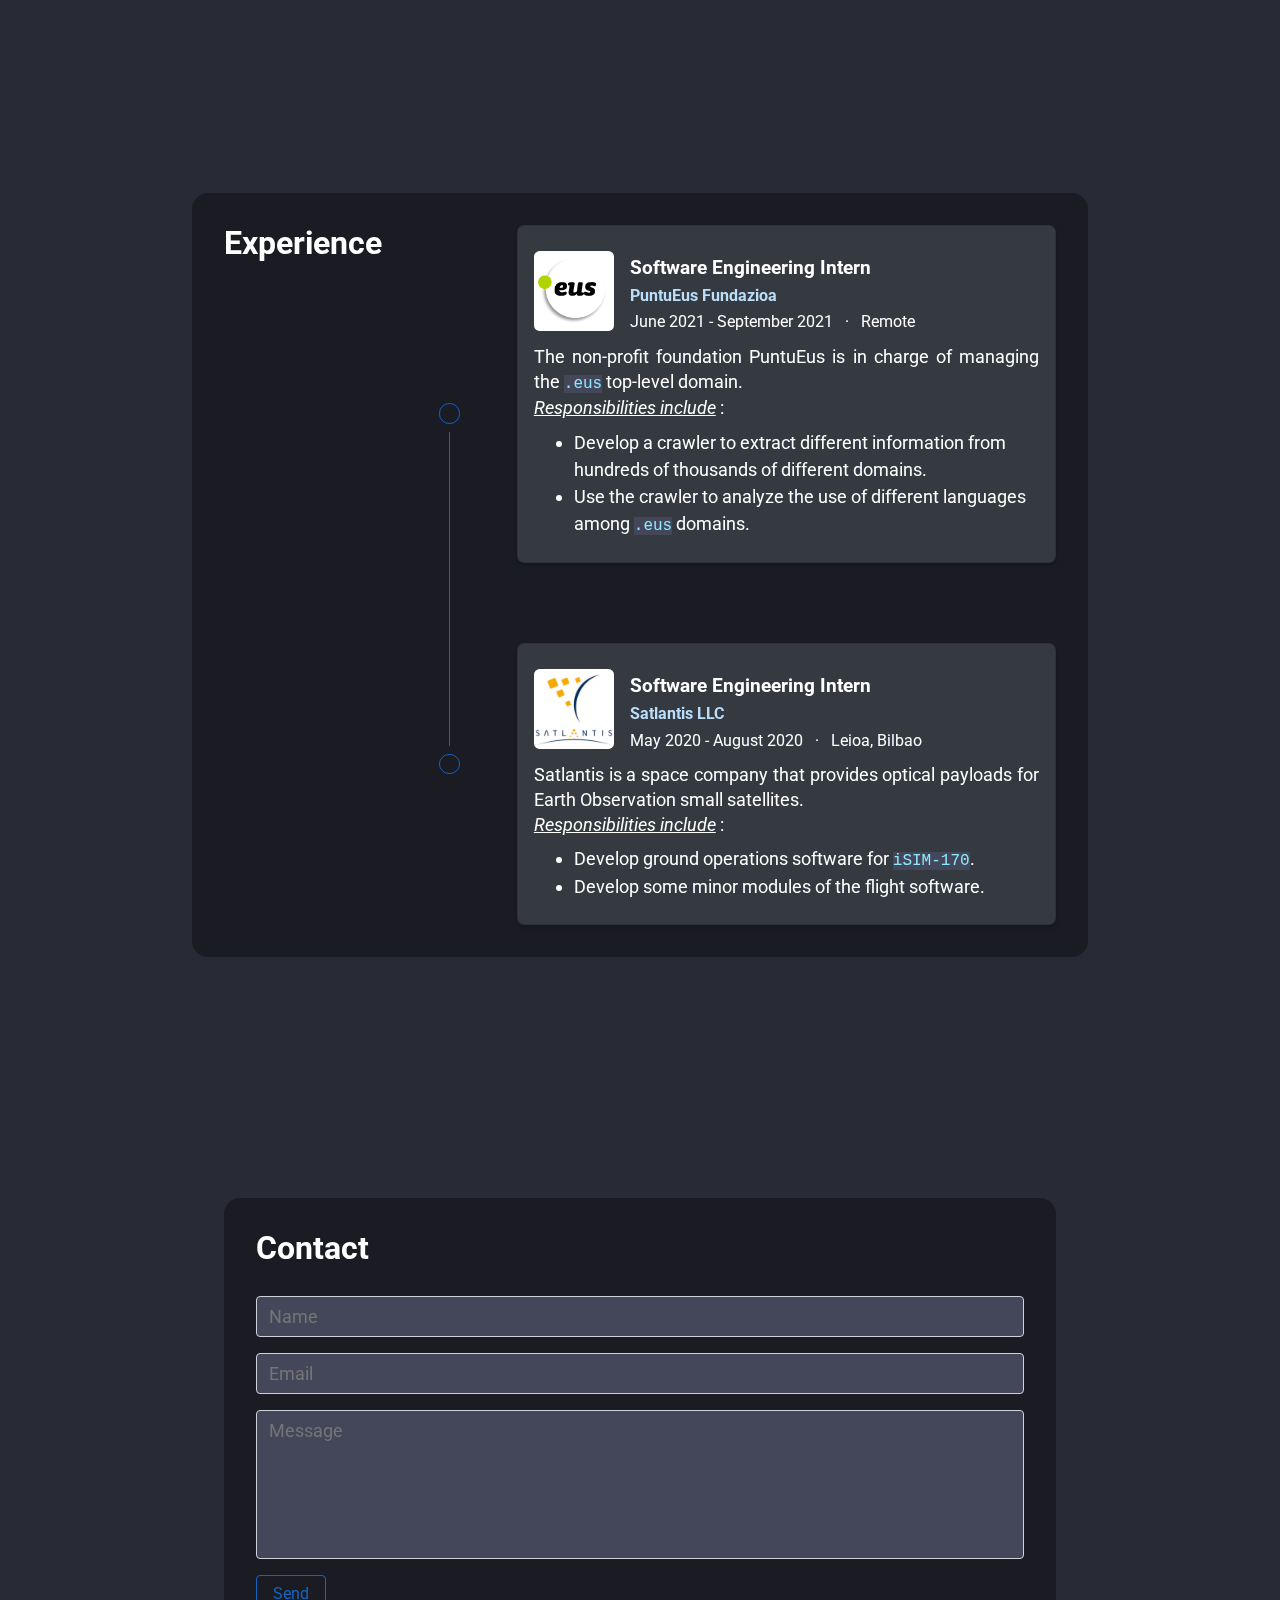
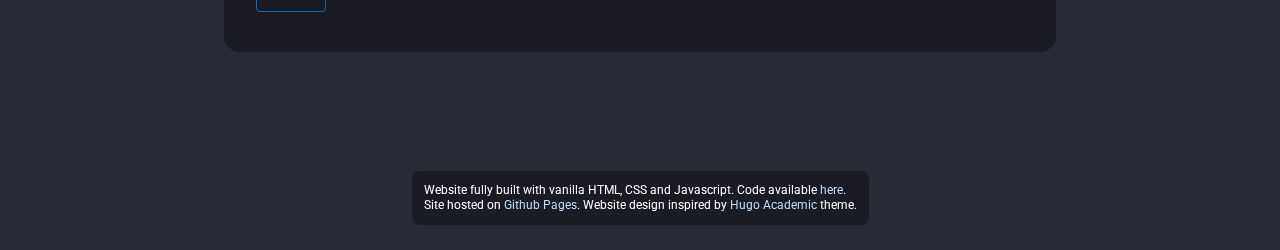
==== commit 96ef1822: "Update website info" ====
--- a/index.html
+++ b/index.html
@@ -34,7 +34,7 @@
                     <div id='profile' class='vertical-flex center-flex'>
                         <img id='avatar' src='res/xabier_lahuerta.jpeg' alt="Xabier Lahuerta Vázquez" width="270" height="270">
                         <h2 class="title">Xabier Lahuerta Vázquez</h2>
-                        <h3 class="subtitle">Computer Science and Engineering Student</h3>
+                        <h3 class="subtitle">Computer Scientist</h3>
                         <h3><a href="https://www.ehu.eus/en/en-home" target="_blank">University of the Basque Country</a></h3>
                     </div>
                     <div id='links'>
@@ -50,11 +50,11 @@
                 <div id="biography-chart" class="backdrop">
                     <h1>Biography</h1>
                     <p>
-                        I'm <strong>Xabier Lahuerta Vázquez</strong>, currently I'm on my last year of <strong>BSc in Computer Science</strong> at <strong>University of the Basque Country</strong>, Donostia, Spain. I'm 22 years old, and I want to get some expertise with <strong>Machine Learning</strong> and <strong>Deep Learning</strong>.                        Currently, as a student, I am part of <a class="non-underlined" href="http://ixa.si.ehu.es/" target="_blank"><code>IXA</code></a>, which is a research group working on the <strong>Natural Language Processing</strong> at University of the Basque Country.
+                    I'm <strong>Xabier Lahuerta Vázquez</strong>, I got a <strong>BSc in Computer Science</strong> at <strong>University of the Basque Country</strong>, Donostia, Spain. I'm 22 years old, and I am currently pursuing a MSc in the field of <strong>Language Analysis and Processing</strong> (see it <a class="non-underlined plain-link" href="http://ixa.si.ehu.es/master/en/index_html" target="_blank">here</a>). Currently, as a student, I am part of <a class="non-underlined" href="http://ixa.si.ehu.es/" target="_blank"><code>IXA</code></a>, which is a research group working on the <strong>Natural Language Processing</strong> at University of the Basque Country.
                     
                         Due to my passion for technology, I enjoy contributing to open-source projects, and writing code for my own entertainment. I also enjoy playing a number of sports, including cycling and soccer, as well as playing videogames in my freetime (which is less than I would like 🙃). One of my favorite activities to enjoy on the weekends is hanging out with my family and friends.
                     </p>
-                    <span><i id='download-icon' class="fas fa-download"></i>Download my <a id="resume" class="non-underlined" href="https://drive.google.com/uc?export=download&id=1_EvmhcPBmLihqZ3R23M4B5LtYtLkCQJz" download>resume</a>.</span>
+                    <span><i id='download-icon' class="fas fa-download"></i>Download my <a class="non-underlined plain-link" href="https://drive.google.com/uc?export=download&id=1_EvmhcPBmLihqZ3R23M4B5LtYtLkCQJz" download>resume</a>.</span>
                 </div>
             </div>
             <div id="experience" class="section-3 vertical-flex center-flex">
@@ -67,7 +67,7 @@
                                     <div>&nbsp;</div>
                                     <div>&nbsp;</div>
                                 </div>
-                                <span class="filled-circle"></span>
+                                <span></span>
                                 <div class="line horizontal-flex">
                                     <div>&nbsp;</div>
                                     <div>&nbsp;</div>
@@ -76,14 +76,21 @@
                             <div class="work-chart-container">
                                 <div class="work-chart">
                                     <div class="work-description horizontal-flex">
-                                        <img src="res/upwork.png" alt="Upwork">
+                                        <img src="res/puntueus.png" alt="Upwork">
                                         <div>
-                                            <h3>Occasional Freelancer</h3>
-                                            <h4><a href="https://www.upwork.com/o/profiles/users/~015a6c1dc1264ab7d7/" target="_blank">Upwork</a></h4>
-                                            <span>March 2021 - Present <span class="middle-dot"></span> Remote</span>
+                                            <h3>Software Engineering Intern</h3>
+                                            <h4><a href="https://www.domeinuak.eus/en/" target="_blank">PuntuEus Fundazioa</a></h4>
+                                            <span>June 2021 - September 2021 <span class="middle-dot"></span> Remote</span>
                                         </div>
                                     </div>
                                     <div class="responsibilities">
+                                        <p>The non-profit foundation PuntuEus is in charge of managing the <code><a class="non-underlined" href="https://www.icann.org/en/registry-agreements/details/eus?section=agreement" target="_blank">.eus</a></code> top-level domain. 
+                                            <span>Responsibilities include</span> :
+                                            <ul>
+                                                <li>Develop a crawler to extract different information from hundreds of thousands of different domains.</li>
+                                                <li>Use the crawler to analyze the use of different languages among <code><a class="non-underlined" href="https://www.icann.org/en/registry-agreements/details/eus?section=agreement" target="_blank">.eus</a></code> domains.</li>
+                                            </ul>
+                                        </p>
                                     </div>
                                 </div>
                                 <div class="spacer">&nbsp;</div>
@@ -107,7 +114,7 @@
                                     <div class="work-description horizontal-flex">
                                         <img src="res/satlantis.png" alt="Satlantis">
                                         <div>
-                                            <h3>Software Engineer Intern</h3>
+                                            <h3>Software Engineering Intern</h3>
                                             <h4><a href="https://satlantis.com/" target="_blank">Satlantis LLC</a></h4>
                                             <span>May 2020 - August 2020 <span class="middle-dot"></span> Leioa, Bilbao</span>
                                         </div>
@@ -150,4 +157,4 @@
         </div>
     </body>
     <script src="js/particles.js"></script>
-</html>+</html>
--- a/styles.css
+++ b/styles.css
@@ -257,10 +257,6 @@
     font-size: large;
 }
 
-#resume {
-    color: var(--hoverable);
-}
-
 #contact {
     min-width: 70vw;
     margin: 0;
@@ -343,6 +339,10 @@
     min-width: 70vw;
     max-width: 70vw;
     margin: auto;
+}
+
+.plain-link {
+    color: var(--hoverable);
 }
 
 .backdrop {
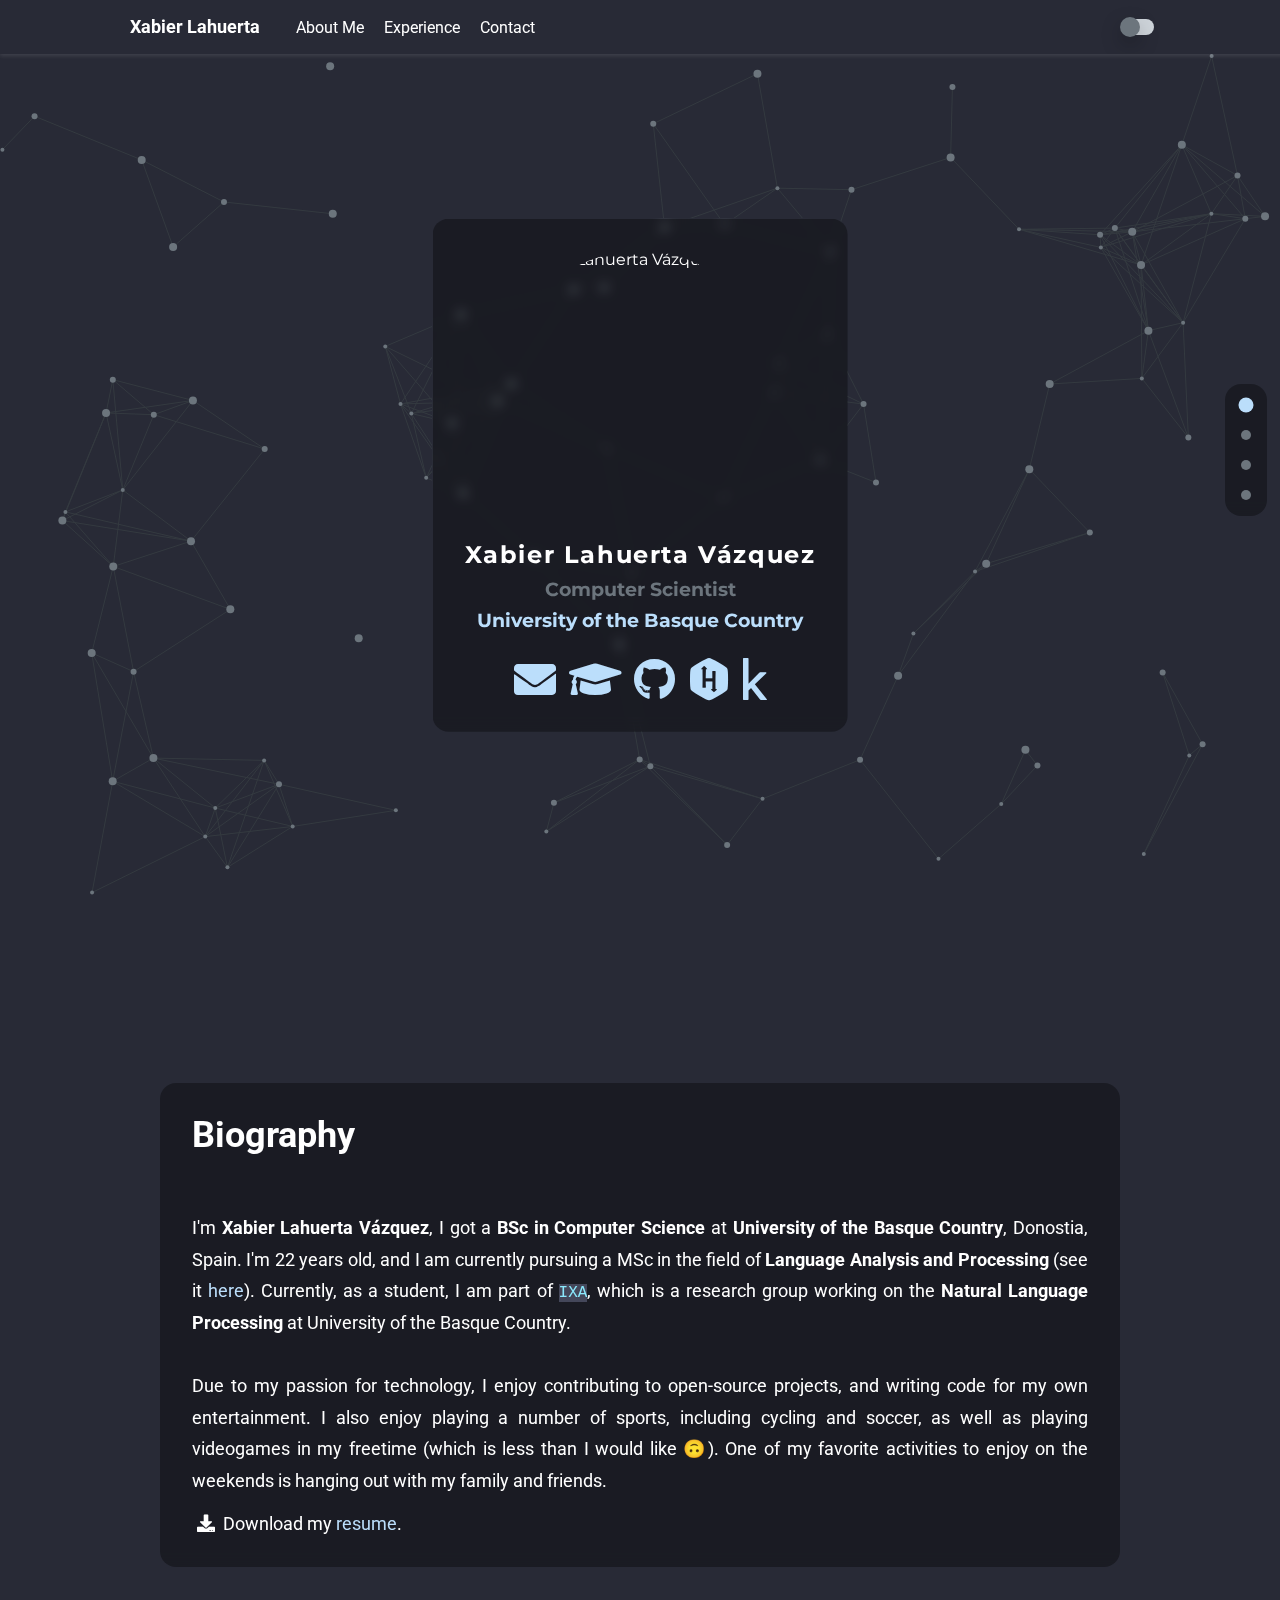
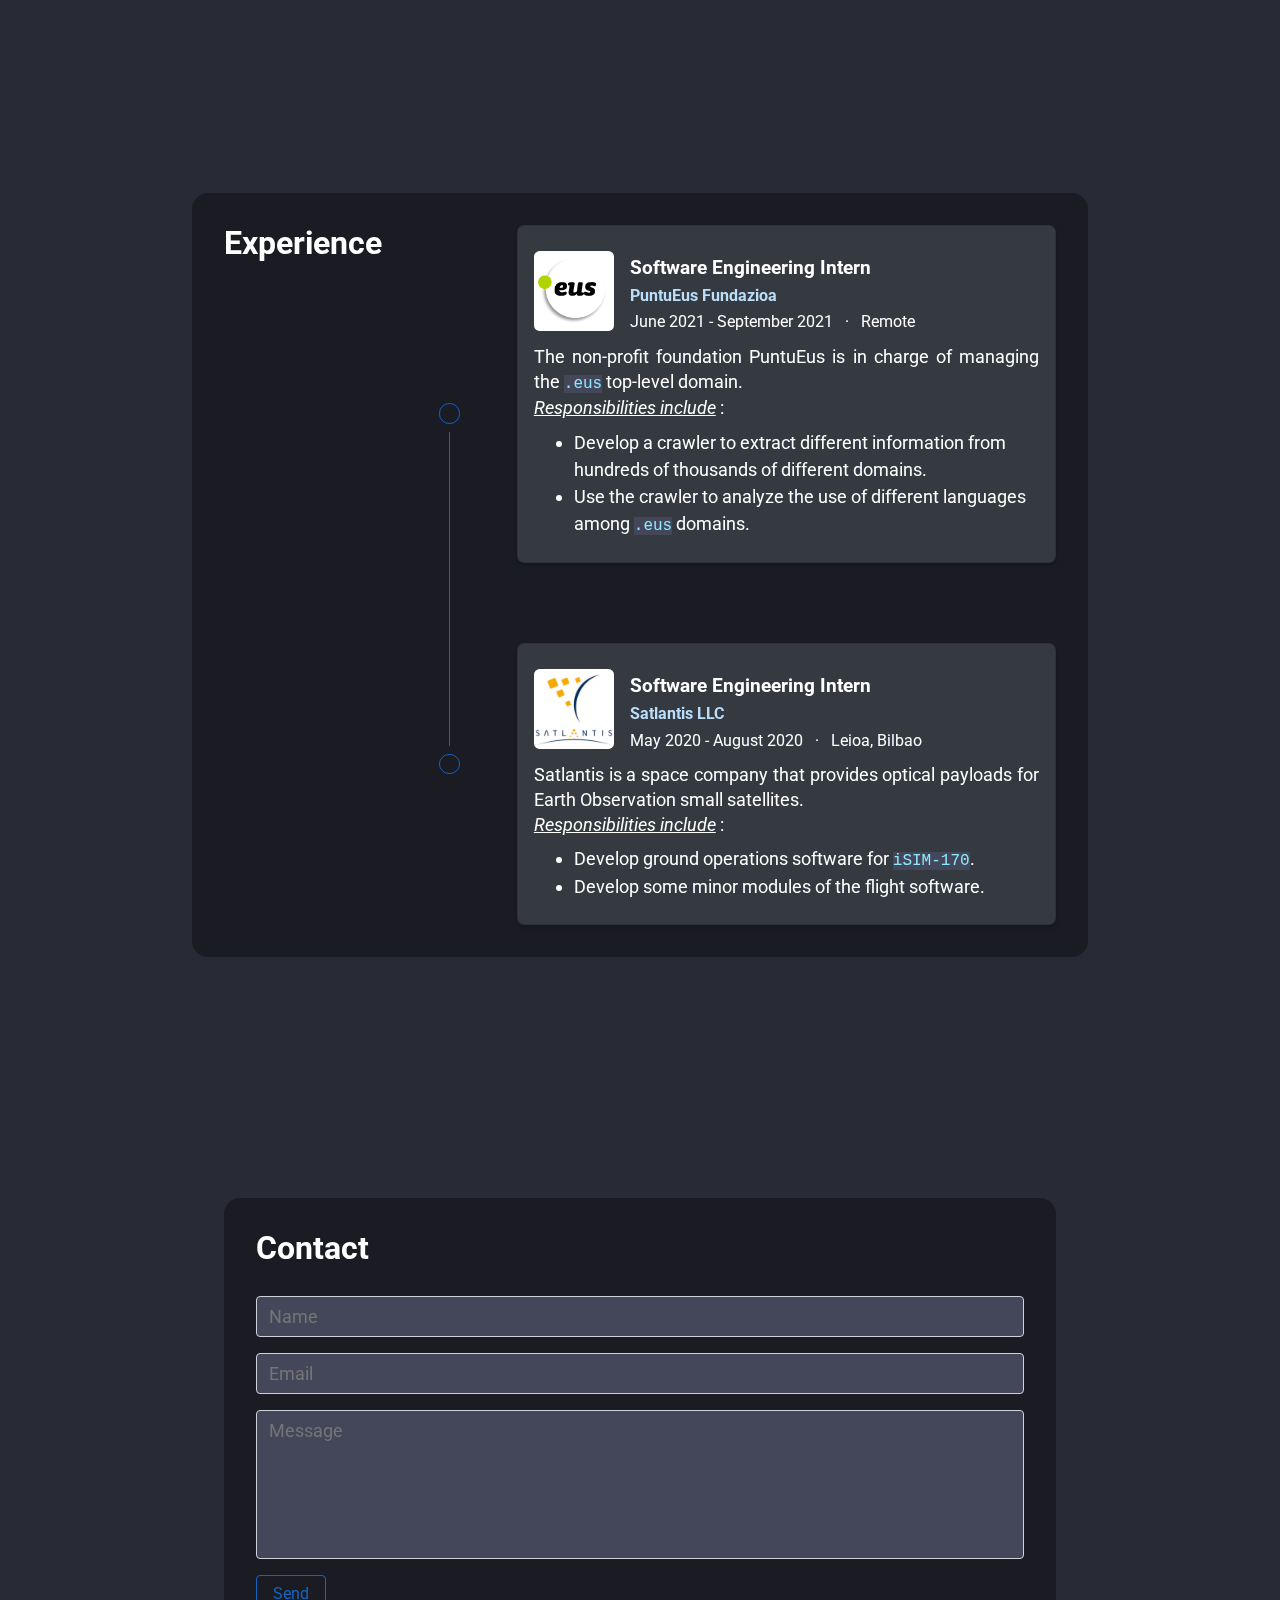
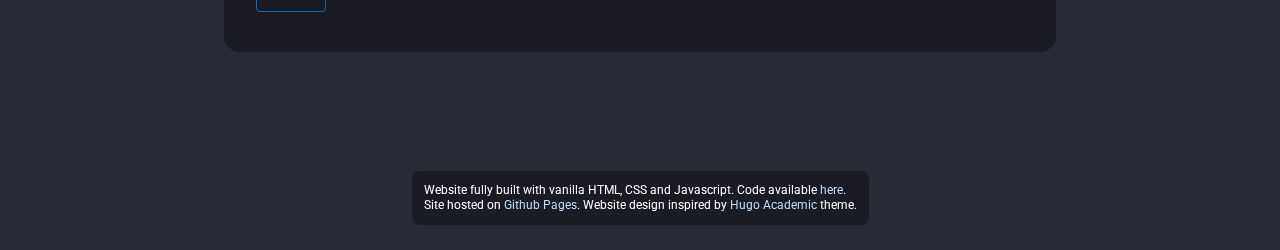
==== commit 701e3e02: "HotFix for mobile devices" ====
--- a/index.html
+++ b/index.html
@@ -2,7 +2,7 @@
 <html lang="en">
     <head>
         <meta charset="utf-8">
-        <meta name="viewport" content="width=device-width, initial-scale=1">
+        <meta name="viewport" content="width=1280, initial-scale=1, user-scalable=no">
         <meta name="author" content="Xabier Lahuerta Vázquez">
         <meta name="description" content="Computer Science Student at University of the Basque Country">
         <link rel="stylesheet" href="https://cdnjs.cloudflare.com/ajax/libs/font-awesome/5.8.0/css/all.css" type="text/css">
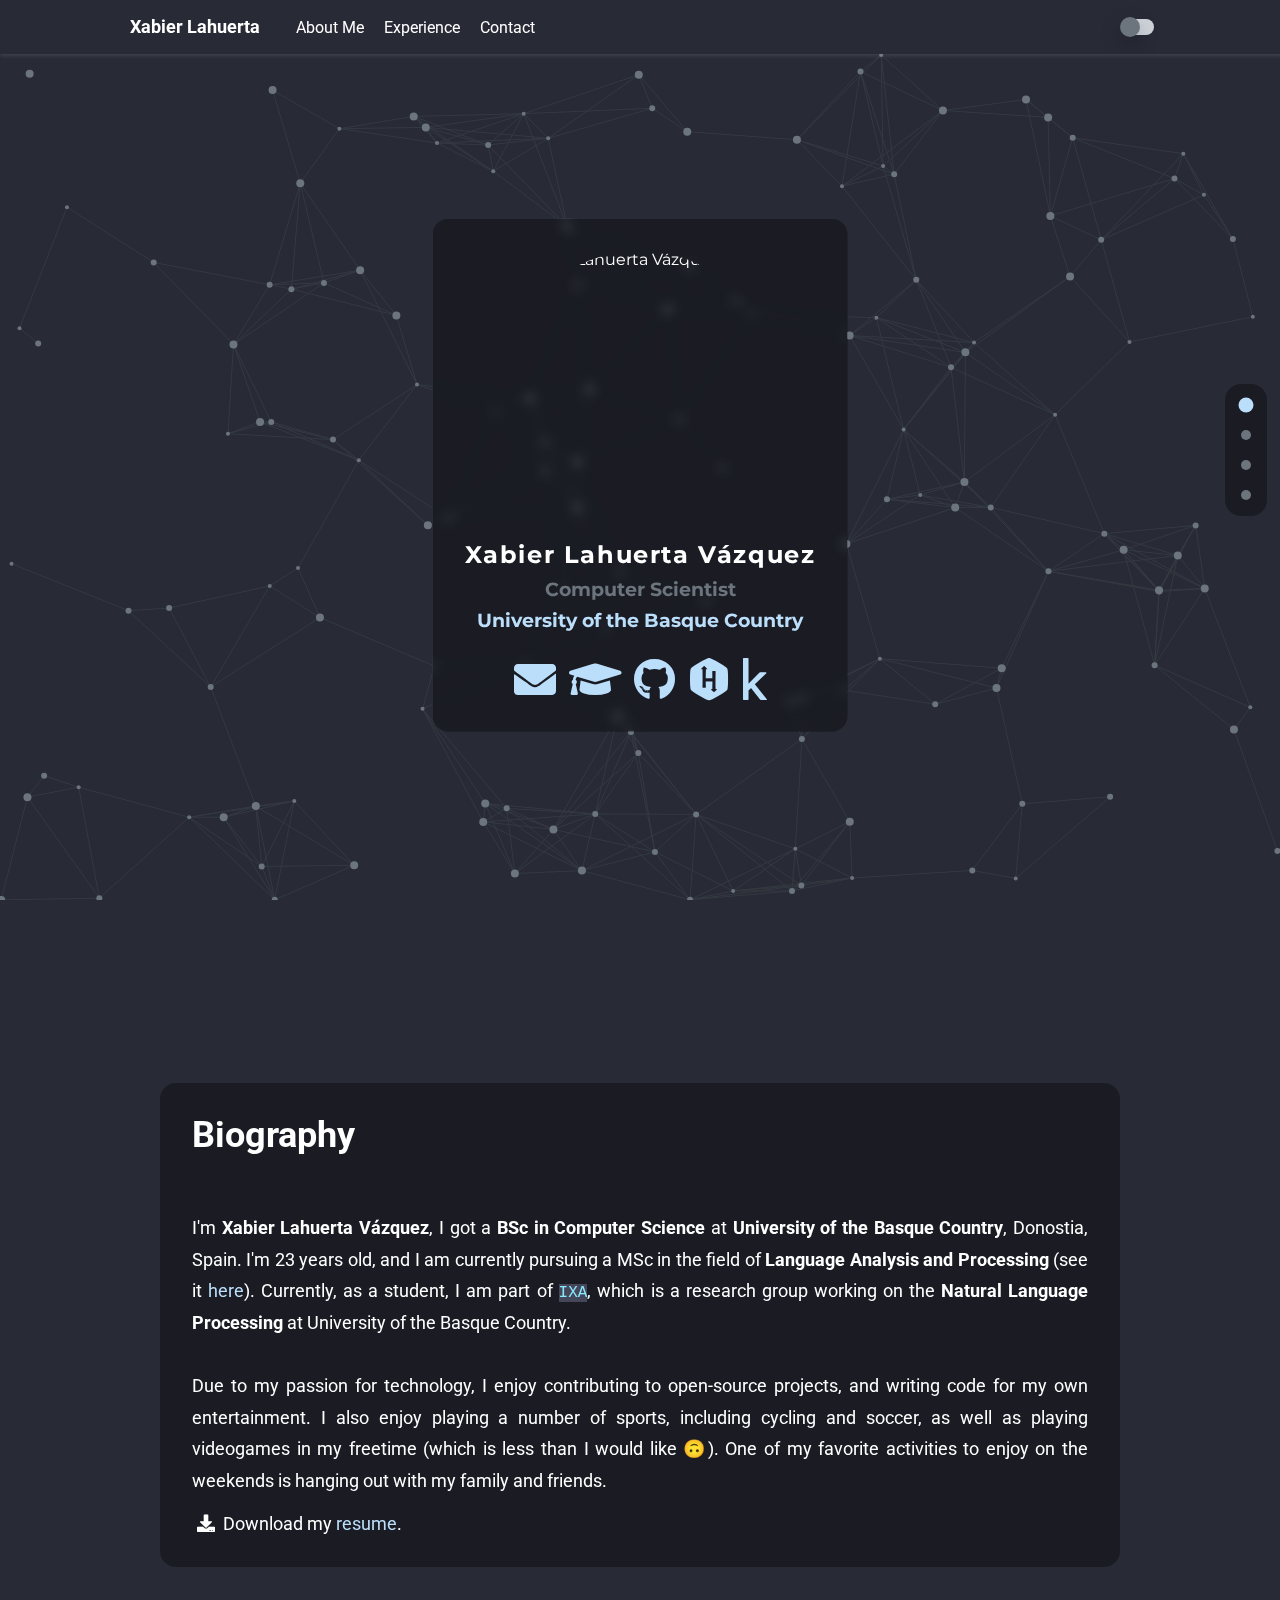
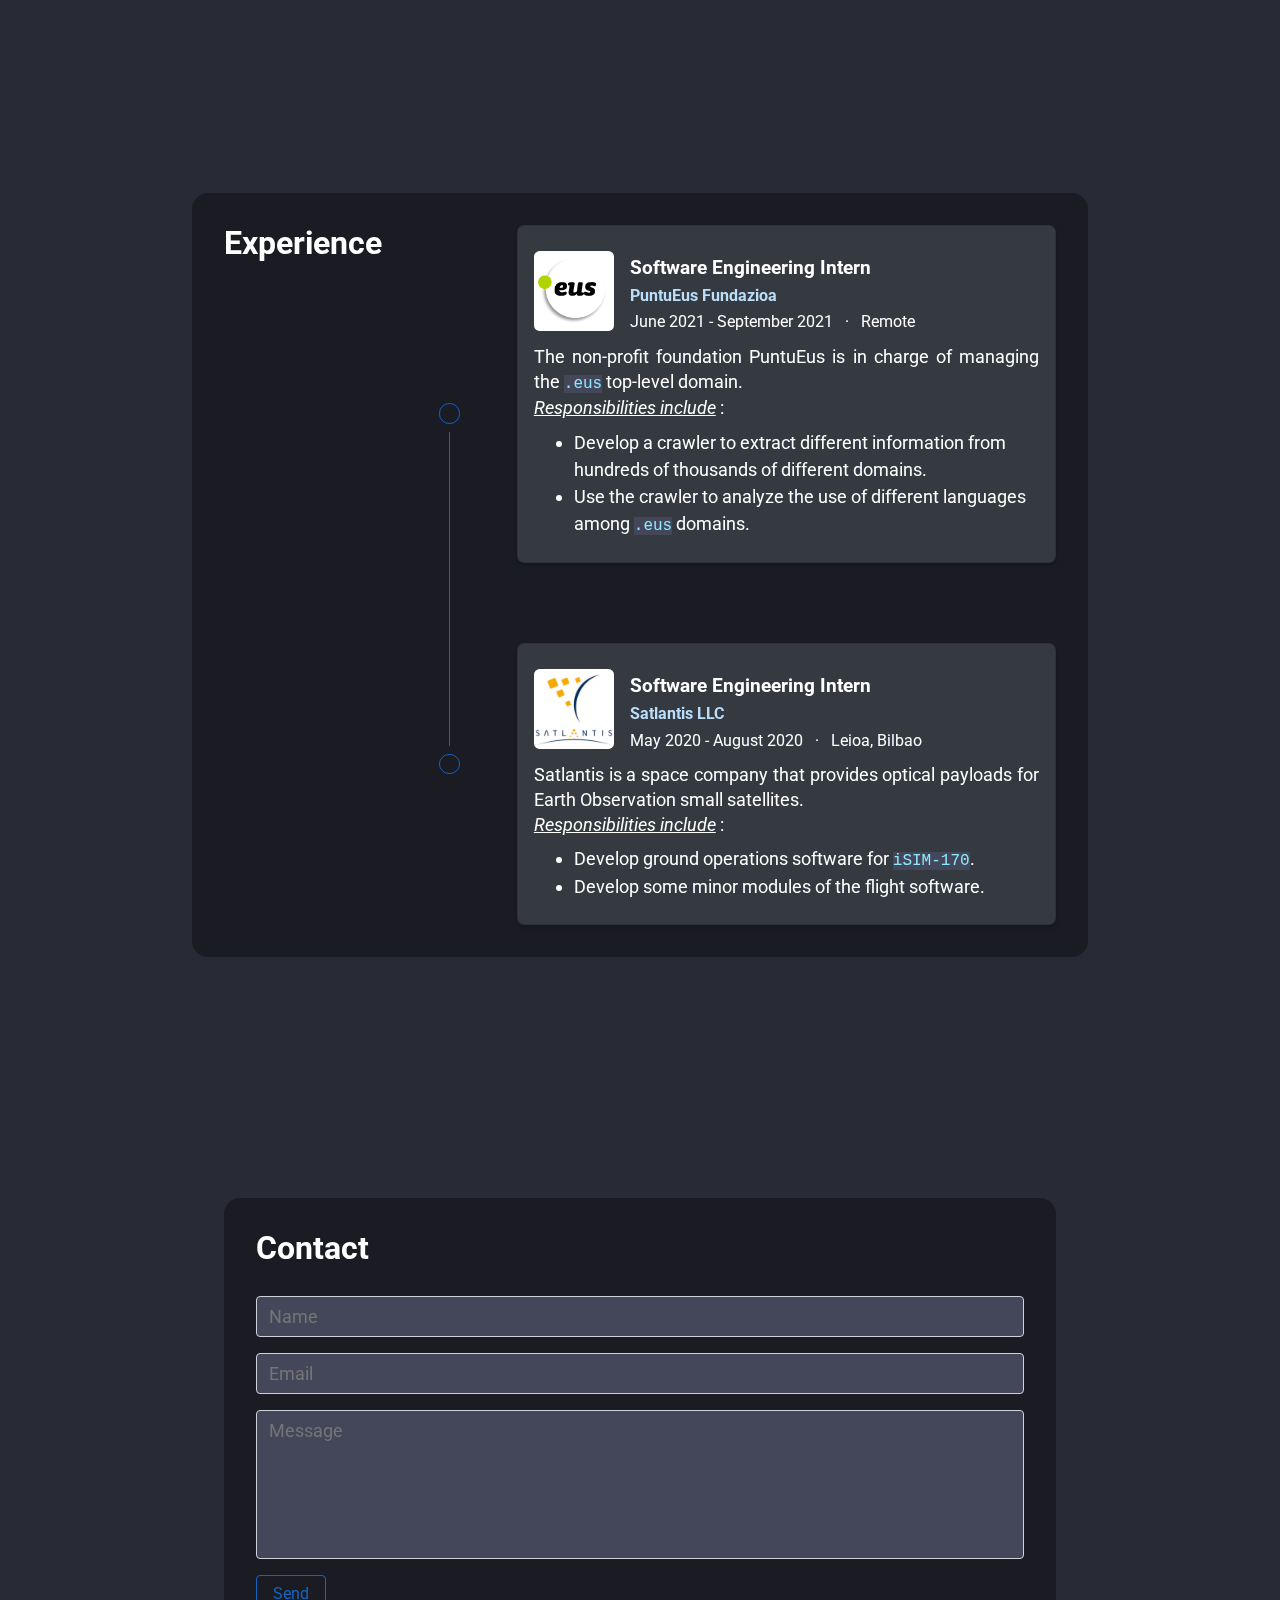
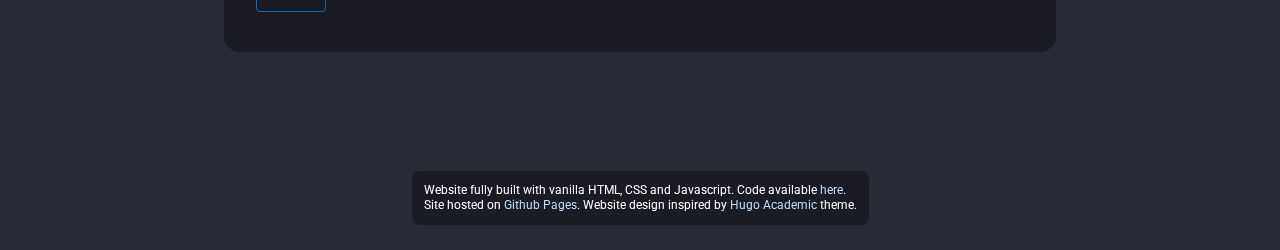
==== commit 8987dc06: "Handle touch swipes correctly" ====
--- a/index.html
+++ b/index.html
@@ -2,7 +2,7 @@
 <html lang="en">
     <head>
         <meta charset="utf-8">
-        <meta name="viewport" content="width=1280, initial-scale=1, user-scalable=no">
+        <meta name="viewport" content="width=1280, user-scalable=no">
         <meta name="author" content="Xabier Lahuerta Vázquez">
         <meta name="description" content="Computer Science Student at University of the Basque Country">
         <link rel="stylesheet" href="https://cdnjs.cloudflare.com/ajax/libs/font-awesome/5.8.0/css/all.css" type="text/css">
@@ -38,7 +38,7 @@
                         <h3><a href="https://www.ehu.eus/en/en-home" target="_blank">University of the Basque Country</a></h3>
                     </div>
                     <div id='links'>
-                        <a href="mailto:xabier.lahuerta@gmail.com"><i class="fas fa-envelope expandable"></i></a>
+                        <a href="mailto:xlahuerta@pm.me"><i class="fas fa-envelope expandable"></i></a>
                         <a href="https://scholar.google.es/citations?user=ld798osAAAAJ" target="_blank"><i class="fas fa-graduation-cap expandable"></i></a>
                         <a href="https://www.github.com/xabilahu" target="_blank"><i class="fab fa-github expandable"></i></a>
                         <a href="https://www.hackerrank.com/xabilahu" target="_blank"><i class="fab fa-hackerrank expandable"></i></a>
@@ -50,7 +50,7 @@
                 <div id="biography-chart" class="backdrop">
                     <h1>Biography</h1>
                     <p>
-                    I'm <strong>Xabier Lahuerta Vázquez</strong>, I got a <strong>BSc in Computer Science</strong> at <strong>University of the Basque Country</strong>, Donostia, Spain. I'm 22 years old, and I am currently pursuing a MSc in the field of <strong>Language Analysis and Processing</strong> (see it <a class="non-underlined plain-link" href="http://ixa.si.ehu.es/master/en/index_html" target="_blank">here</a>). Currently, as a student, I am part of <a class="non-underlined" href="http://ixa.si.ehu.es/" target="_blank"><code>IXA</code></a>, which is a research group working on the <strong>Natural Language Processing</strong> at University of the Basque Country.
+                    I'm <strong>Xabier Lahuerta Vázquez</strong>, I got a <strong>BSc in Computer Science</strong> at <strong>University of the Basque Country</strong>, Donostia, Spain. I'm 23 years old, and I am currently pursuing a MSc in the field of <strong>Language Analysis and Processing</strong> (see it <a class="non-underlined plain-link" href="http://ixa.si.ehu.es/master/en/index_html" target="_blank">here</a>). Currently, as a student, I am part of <a class="non-underlined" href="http://ixa.si.ehu.es/" target="_blank"><code>IXA</code></a>, which is a research group working on the <strong>Natural Language Processing</strong> at University of the Basque Country.
                     
                         Due to my passion for technology, I enjoy contributing to open-source projects, and writing code for my own entertainment. I also enjoy playing a number of sports, including cycling and soccer, as well as playing videogames in my freetime (which is less than I would like 🙃). One of my favorite activities to enjoy on the weekends is hanging out with my family and friends.
                     </p>
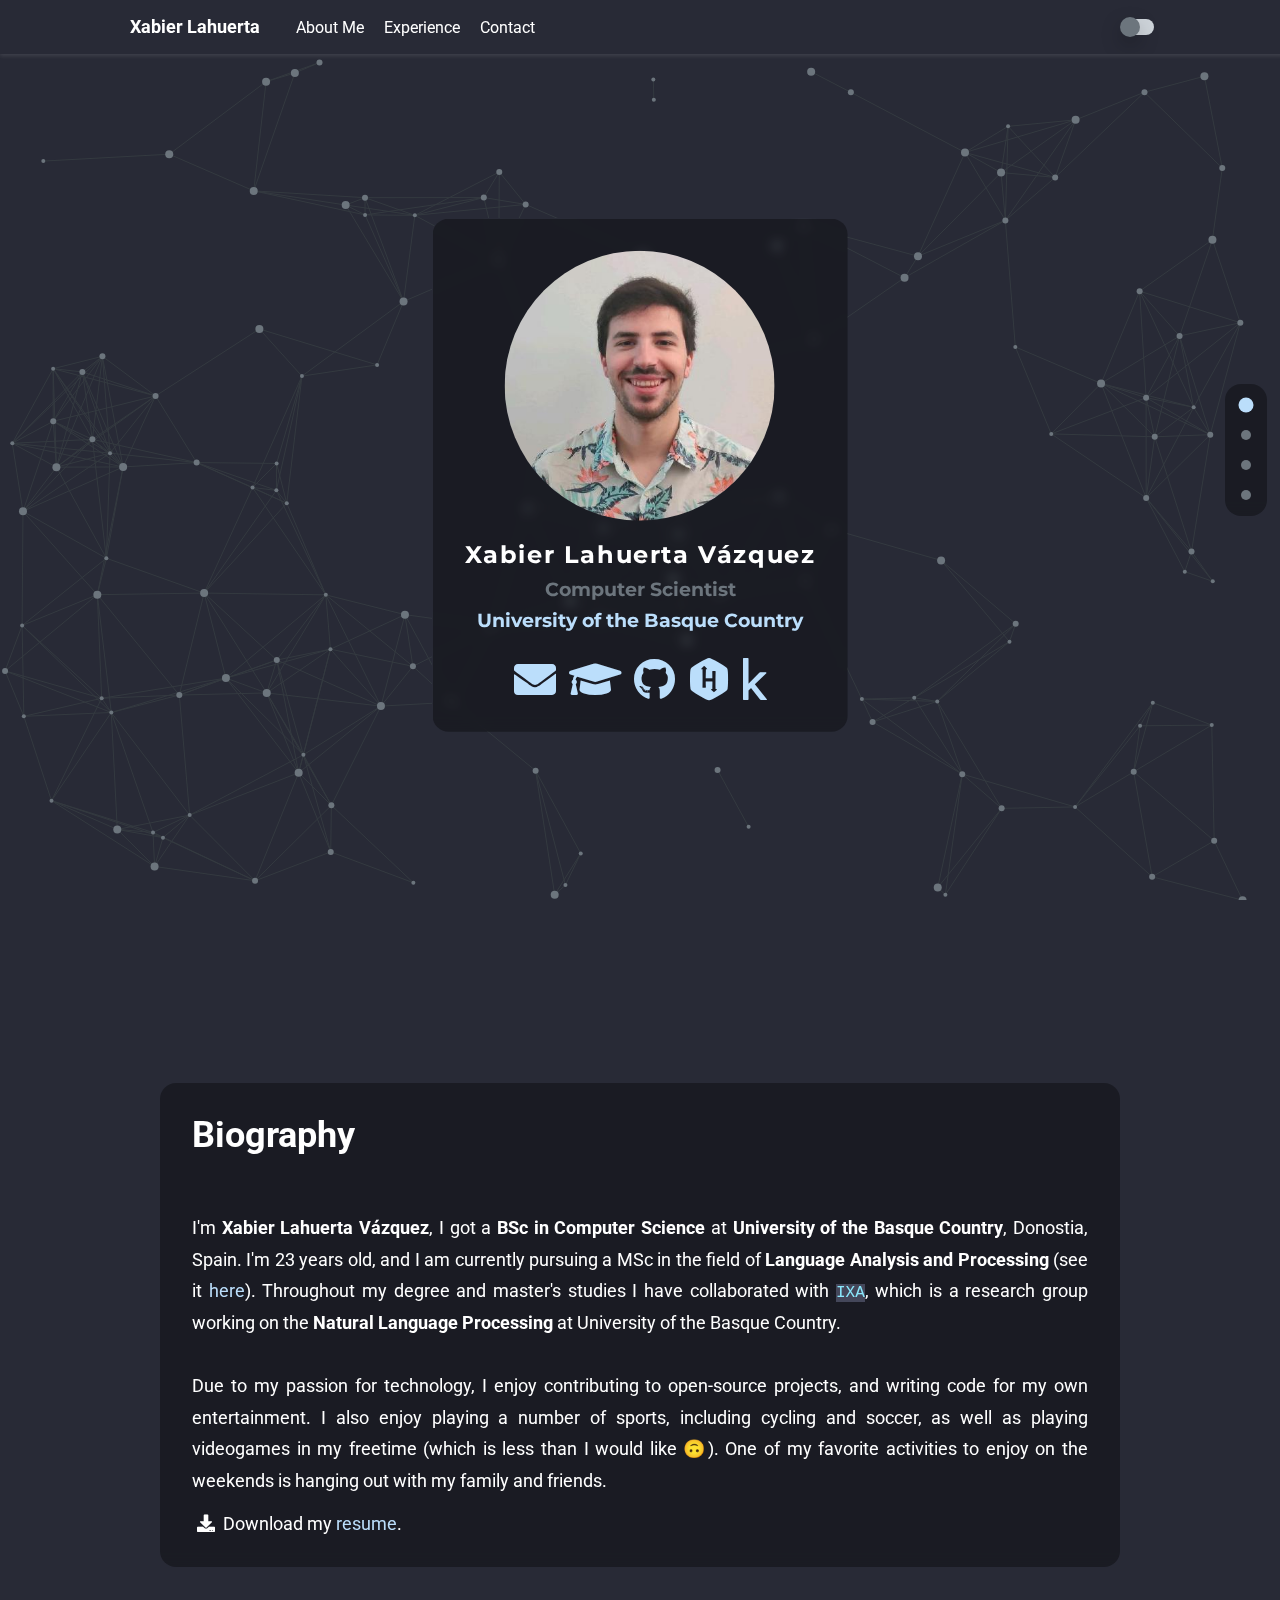
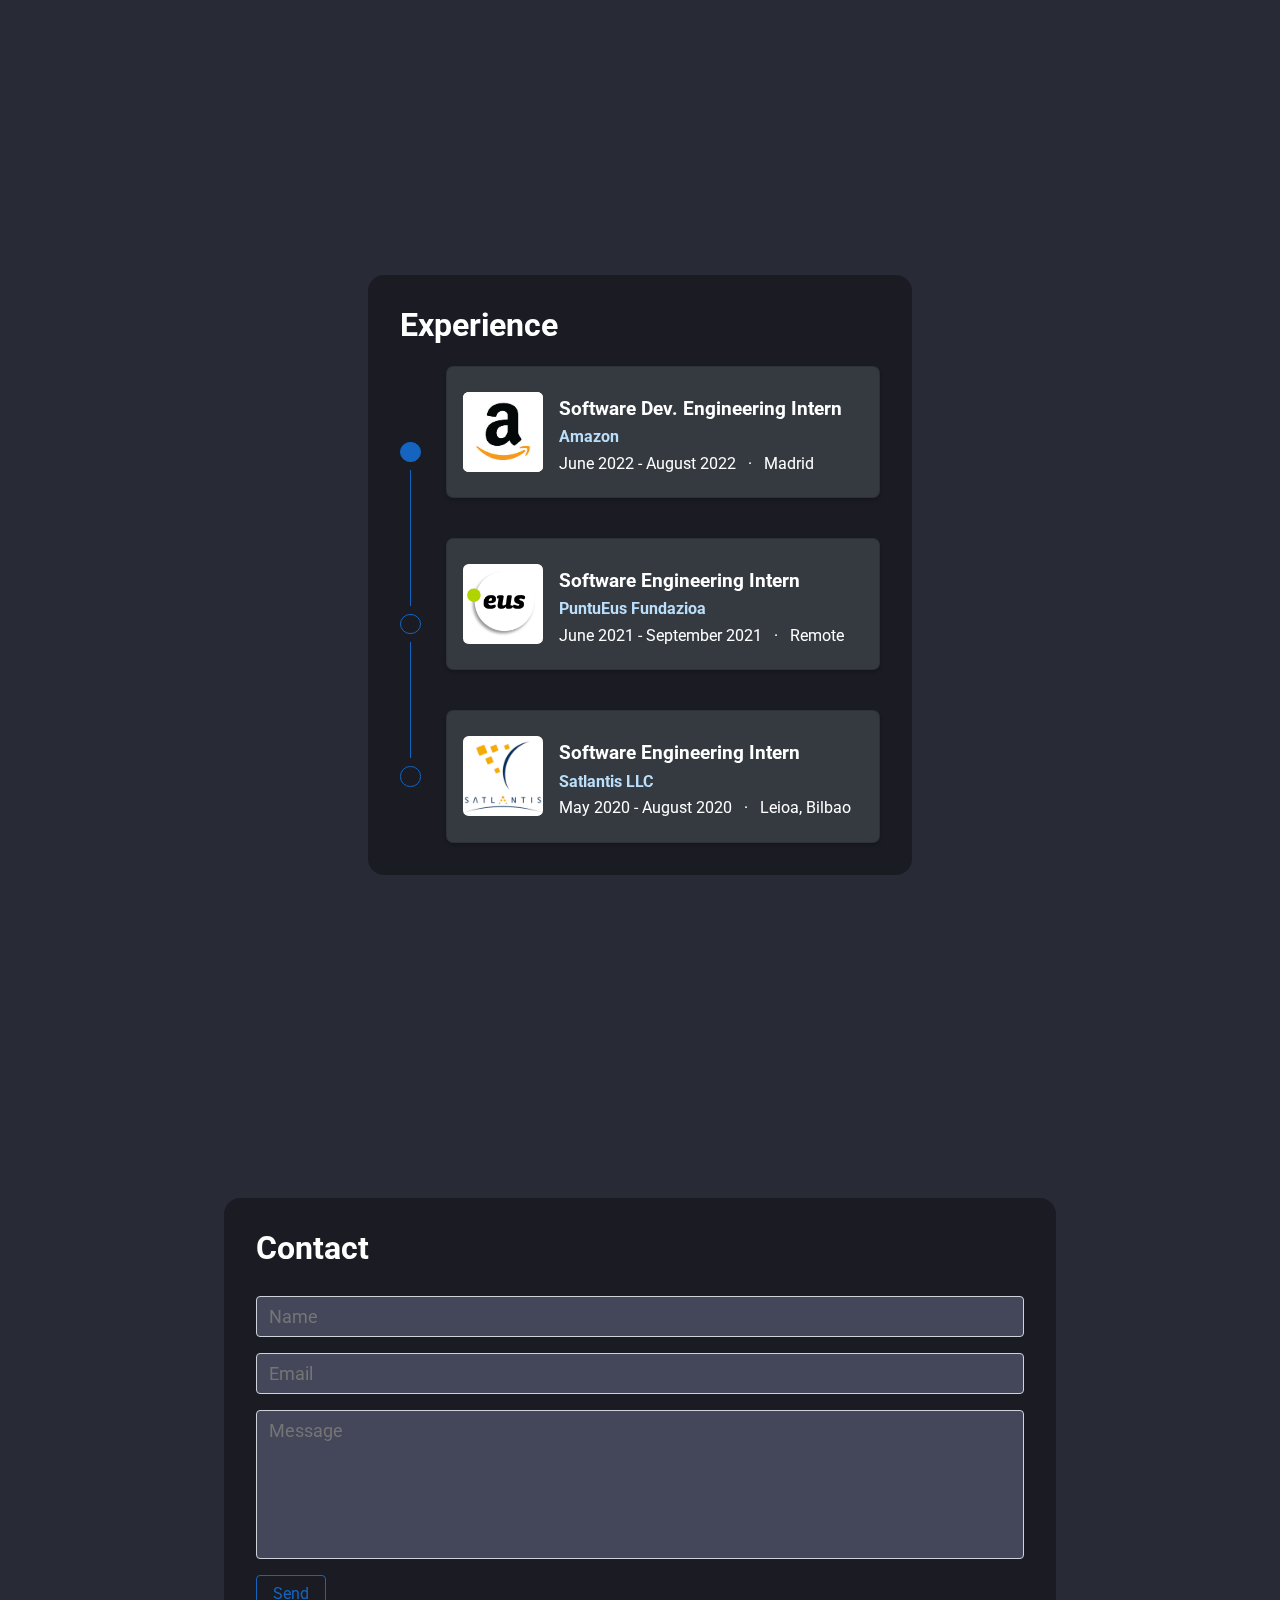
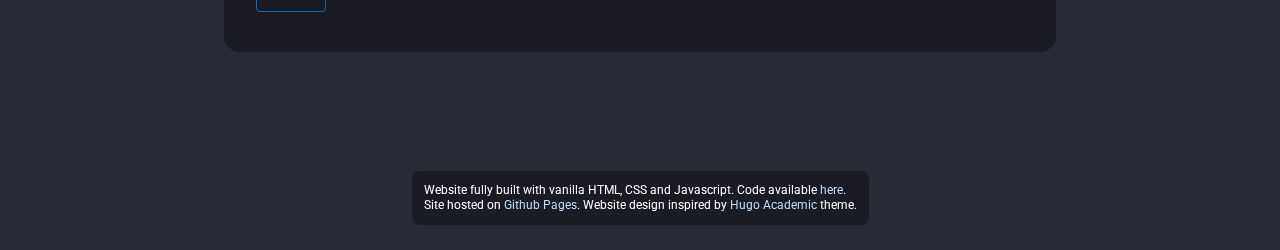
==== commit 10240a81: "Add Amazon internship + Minor fixes" ====
--- a/index.html
+++ b/index.html
@@ -32,7 +32,7 @@
             <div id="presentation" class="section-1">
                 <div id='presentation-chart' class='vertical-flex center-flex backdrop'>
                     <div id='profile' class='vertical-flex center-flex'>
-                        <img id='avatar' src='res/xabier_lahuerta.jpeg' alt="Xabier Lahuerta Vázquez" width="270" height="270">
+                        <img id='avatar' src='res/xabier_lahuerta.jpg' alt="Xabier Lahuerta Vázquez" width="270" height="270">
                         <h2 class="title">Xabier Lahuerta Vázquez</h2>
                         <h3 class="subtitle">Computer Scientist</h3>
                         <h3><a href="https://www.ehu.eus/en/en-home" target="_blank">University of the Basque Country</a></h3>
@@ -50,20 +50,46 @@
                 <div id="biography-chart" class="backdrop">
                     <h1>Biography</h1>
                     <p>
-                    I'm <strong>Xabier Lahuerta Vázquez</strong>, I got a <strong>BSc in Computer Science</strong> at <strong>University of the Basque Country</strong>, Donostia, Spain. I'm 23 years old, and I am currently pursuing a MSc in the field of <strong>Language Analysis and Processing</strong> (see it <a class="non-underlined plain-link" href="http://ixa.si.ehu.es/master/en/index_html" target="_blank">here</a>). Currently, as a student, I am part of <a class="non-underlined" href="http://ixa.si.ehu.es/" target="_blank"><code>IXA</code></a>, which is a research group working on the <strong>Natural Language Processing</strong> at University of the Basque Country.
+                        I'm <strong>Xabier Lahuerta Vázquez</strong>, I got a <strong>BSc in Computer Science</strong> at <strong>University of the Basque Country</strong>, Donostia, Spain. I'm 23 years old, and I am currently pursuing a MSc in the field of <strong>Language Analysis and Processing</strong> (see it <a class="non-underlined plain-link" href="http://ixa.si.ehu.es/master/en/index_html" target="_blank">here</a>). Throughout my degree and master's studies I have collaborated with <a class="non-underlined" href="http://ixa.si.ehu.es/" target="_blank"><code>IXA</code></a>, which is a research group working on the <strong>Natural Language Processing</strong> at University of the Basque Country.
                     
                         Due to my passion for technology, I enjoy contributing to open-source projects, and writing code for my own entertainment. I also enjoy playing a number of sports, including cycling and soccer, as well as playing videogames in my freetime (which is less than I would like 🙃). One of my favorite activities to enjoy on the weekends is hanging out with my family and friends.
                     </p>
                     <span><i id='download-icon' class="fas fa-download"></i>Download my <a class="non-underlined plain-link" href="https://drive.google.com/uc?export=download&id=1_EvmhcPBmLihqZ3R23M4B5LtYtLkCQJz" download>resume</a>.</span>
                 </div>
             </div>
-            <div id="experience" class="section-3 vertical-flex center-flex">
-                <div class="horizontal-flex backdrop">
+            <div id="experience" class="section-3 horizontal-flex center-flex">
+                <div class="vertical-flex backdrop">
                     <h1>Experience</h1>
                     <div id="work-container">
                         <div class="work-card horizontal-flex center-flex">
                             <div class="timeline vertical-flex center-flex">
                                 <div class="horizontal-flex">
+                                    <div>&nbsp;</div>
+                                    <div>&nbsp;</div>
+                                </div>
+                                <span class="filled-circle"></span>
+                                <div class="line horizontal-flex">
+                                    <div>&nbsp;</div>
+                                    <div>&nbsp;</div>
+                                </div>
+                            </div>
+                            <div class="work-chart-container">
+                                <div class="work-chart">
+                                    <div class="work-description horizontal-flex">
+                                        <img src="res/amazon.png" alt="Amazon">
+                                        <div>
+                                            <h3>Software Dev. Engineering Intern</h3>
+                                            <h4><a href="https://www.amazon.com" target="_blank">Amazon</a></h4>
+                                            <span>June 2022 - August 2022 <span class="middle-dot"></span> Madrid</span>
+                                        </div>
+                                    </div>
+                                </div>
+                                <div class="spacer">&nbsp;</div>
+                            </div>
+                        </div>
+                        <div class="work-card horizontal-flex center-flex">
+                            <div class="timeline vertical-flex center-flex">
+                                <div class="line horizontal-flex">
                                     <div>&nbsp;</div>
                                     <div>&nbsp;</div>
                                 </div>
@@ -76,21 +102,12 @@
                             <div class="work-chart-container">
                                 <div class="work-chart">
                                     <div class="work-description horizontal-flex">
-                                        <img src="res/puntueus.png" alt="Upwork">
+                                        <img src="res/puntueus.png" alt="PuntuEUS">
                                         <div>
                                             <h3>Software Engineering Intern</h3>
                                             <h4><a href="https://www.domeinuak.eus/en/" target="_blank">PuntuEus Fundazioa</a></h4>
                                             <span>June 2021 - September 2021 <span class="middle-dot"></span> Remote</span>
                                         </div>
-                                    </div>
-                                    <div class="responsibilities">
-                                        <p>The non-profit foundation PuntuEus is in charge of managing the <code><a class="non-underlined" href="https://www.icann.org/en/registry-agreements/details/eus?section=agreement" target="_blank">.eus</a></code> top-level domain. 
-                                            <span>Responsibilities include</span> :
-                                            <ul>
-                                                <li>Develop a crawler to extract different information from hundreds of thousands of different domains.</li>
-                                                <li>Use the crawler to analyze the use of different languages among <code><a class="non-underlined" href="https://www.icann.org/en/registry-agreements/details/eus?section=agreement" target="_blank">.eus</a></code> domains.</li>
-                                            </ul>
-                                        </p>
                                     </div>
                                 </div>
                                 <div class="spacer">&nbsp;</div>
@@ -109,7 +126,6 @@
                                 </div>
                             </div>
                             <div class="work-chart-container">
-                                <div class="spacer">&nbsp;</div>
                                 <div class="work-chart">
                                     <div class="work-description horizontal-flex">
                                         <img src="res/satlantis.png" alt="Satlantis">
@@ -119,38 +135,29 @@
                                             <span>May 2020 - August 2020 <span class="middle-dot"></span> Leioa, Bilbao</span>
                                         </div>
                                     </div>
-                                    <div class="responsibilities">
-                                        <p> Satlantis is a space company that provides optical payloads for Earth Observation small satellites.
-                                            <span>Responsibilities include</span> :
-                                            <ul>
-                                                <li>Develop ground operations software for <code><a href="https://satlantis.com/isim-170/" class="non-underlined" target="_blank">iSIM-170</a></code>.</li>
-                                                <li>Develop some minor modules of the flight software.</li>
-                                            </ul>
-                                        </p>
-                                    </div>
                                 </div>
                             </div>
                         </div>
                     </div>
                 </div>
             </div>
-            <div id="contact" class="section-4 vertical-flex center-flex">
-                <div class="backdrop">
-                    <h1>Contact</h1>
-                    <form class="vertical-flex">
-                        <div class="vertical-flex">
-                            <input class="form-field" type="text" name="name" placeholder="Name" required>
-                            <input class="form-field" type="email" name="_replyto" placeholder="Email" required>
-                            <textarea class="form-field" name="message" placeholder="Message" rows="5" required></textarea>
-                        </div>
-                        <div class="horizontal-flex inline-container"><button class="btn" type="submit">Send</button><i id="tick" class="fas fa-check"></i></div>
-                    </form>
-                </div>
-                <div id="footer" class="vertical-flex center-flex">
-                    <p class="backdrop">Website fully built with vanilla HTML, CSS and Javascript. Code available <a href="https://github.com/Xabilahu/personal-website">here</a>.
-                        Site hosted on <a href="https://pages.github.com/" target="_blank">Github Pages</a>. Website design inspired by <a href="https://themes.gohugo.io//theme/academic/" target="_blank">Hugo Academic</a> theme.
-                    </p>
-                </div>
+        </div>
+        <div id="contact" class="section-4 vertical-flex center-flex">
+            <div class="backdrop">
+                <h1>Contact</h1>
+                <form class="vertical-flex">
+                    <div class="vertical-flex">
+                        <input class="form-field" type="text" name="name" placeholder="Name" required>
+                        <input class="form-field" type="email" name="_replyto" placeholder="Email" required>
+                        <textarea class="form-field" name="message" placeholder="Message" rows="5" required></textarea>
+                    </div>
+                    <div class="horizontal-flex inline-container"><button class="btn" type="submit">Send</button><i id="tick" class="fas fa-check"></i></div>
+                </form>
+            </div>
+            <div id="footer" class="vertical-flex center-flex">
+                <p class="backdrop">Website fully built with vanilla HTML, CSS and Javascript. Code available <a href="https://github.com/Xabilahu/personal-website">here</a>.
+                    Site hosted on <a href="https://pages.github.com/" target="_blank">Github Pages</a>. Website design inspired by <a href="https://themes.gohugo.io//theme/academic/" target="_blank">Hugo Academic</a> theme.
+                </p>
             </div>
         </div>
         <div id="navbar" class="backdrop" onmouseenter="hideActiveCircle();" onmouseleave="showActiveCircle();">
--- a/styles.css
+++ b/styles.css
@@ -27,11 +27,8 @@
     --border-form: #ced4da;
     --topbar-height: 50px;
     --toggle-height: 1.25rem;
-    --breakpoint-xs: 0;
-    --breakpoint-sm: 576px;
-    --breakpoint-md: 768px;
-    --breakpoint-lg: 992px;
-    --breakpoint-xl: 1200px;
+    --breakpoint-height: 850px;
+    --breakpoint-width: 1200px;
 }
 
 html {
@@ -226,7 +223,7 @@
 }
 
 #profile {
-    font-family: "Montserrat";
+    font-family: "Montserrat", sans-serif;
 }
 
 #profile h2 {
@@ -408,7 +405,7 @@
 }
 
 .work-chart-container {
-    width: 80%
+    margin-left: 25px;
 }
 
 .work-chart {
@@ -419,6 +416,7 @@
     padding: 1rem;
     transition: all .2s ease-out;
     text-overflow: ellipsis;
+    min-width: 400px;
 }
 
 .work-chart:hover {
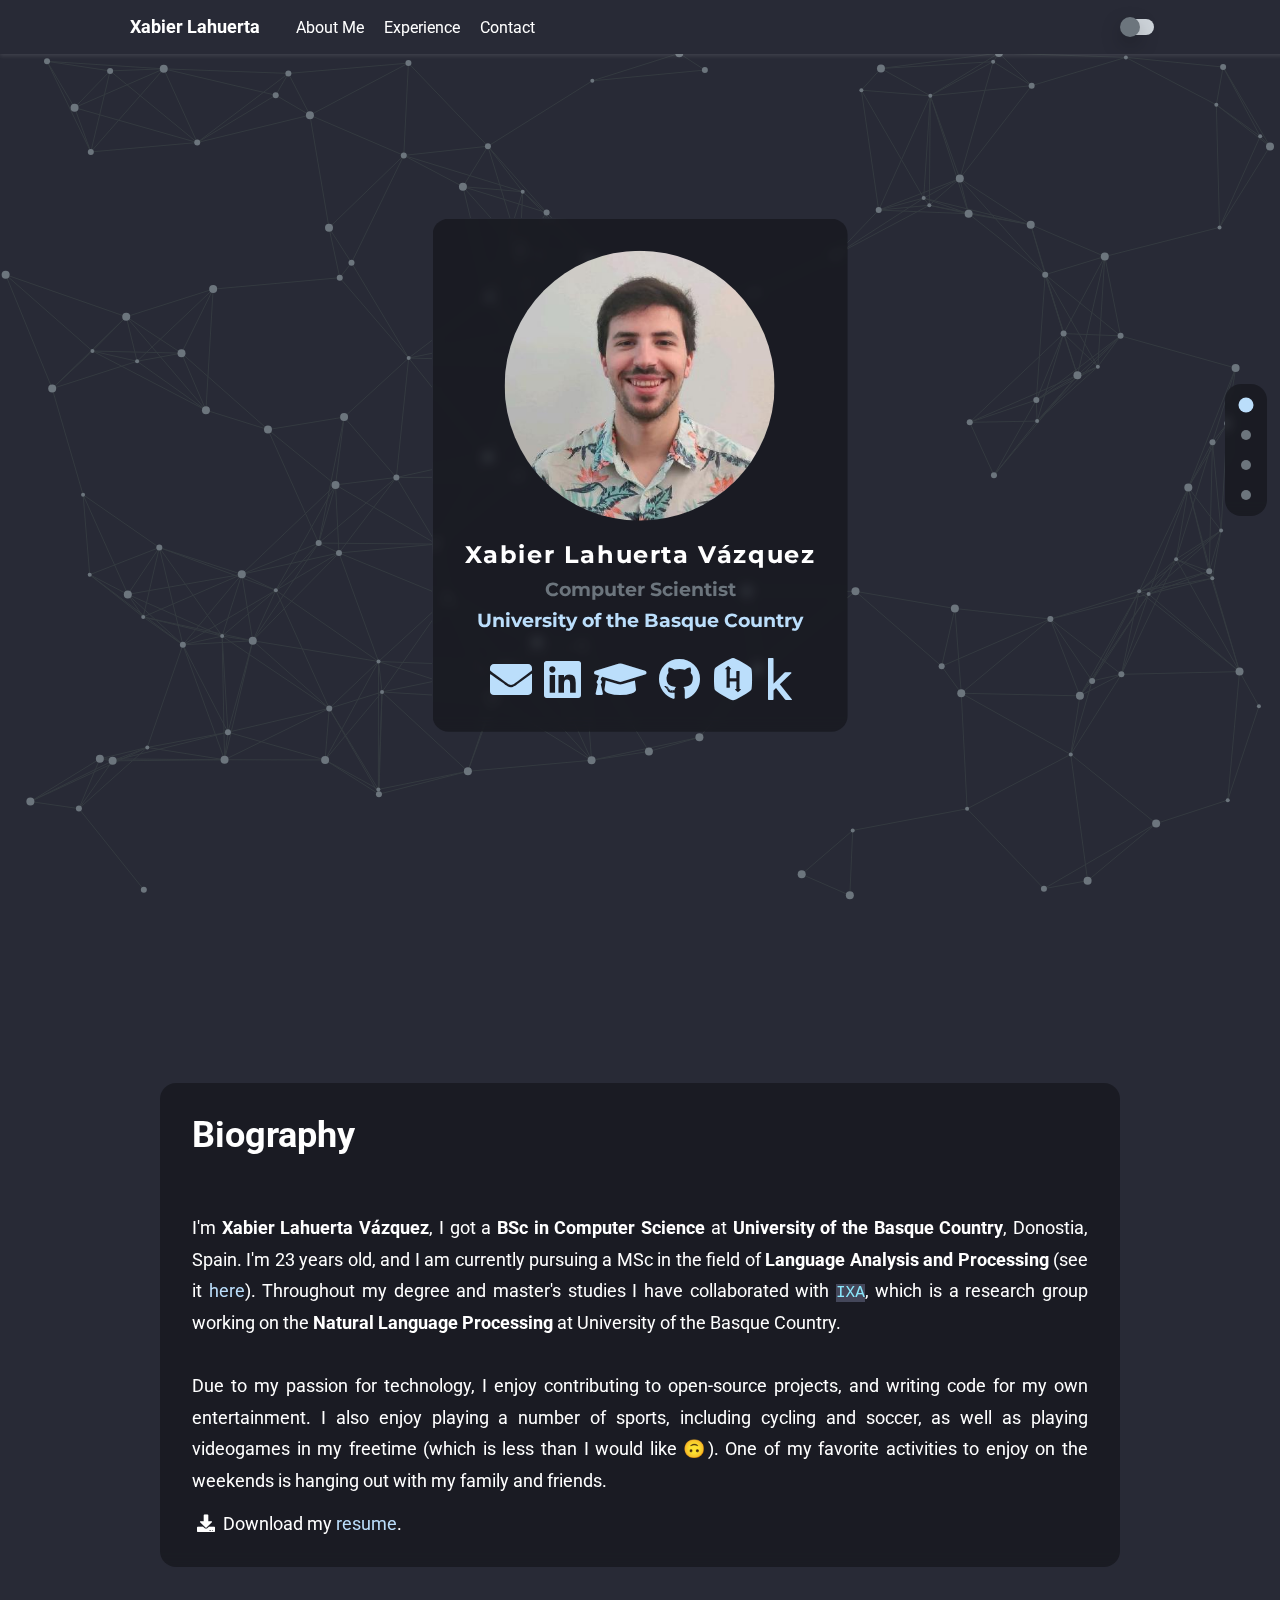
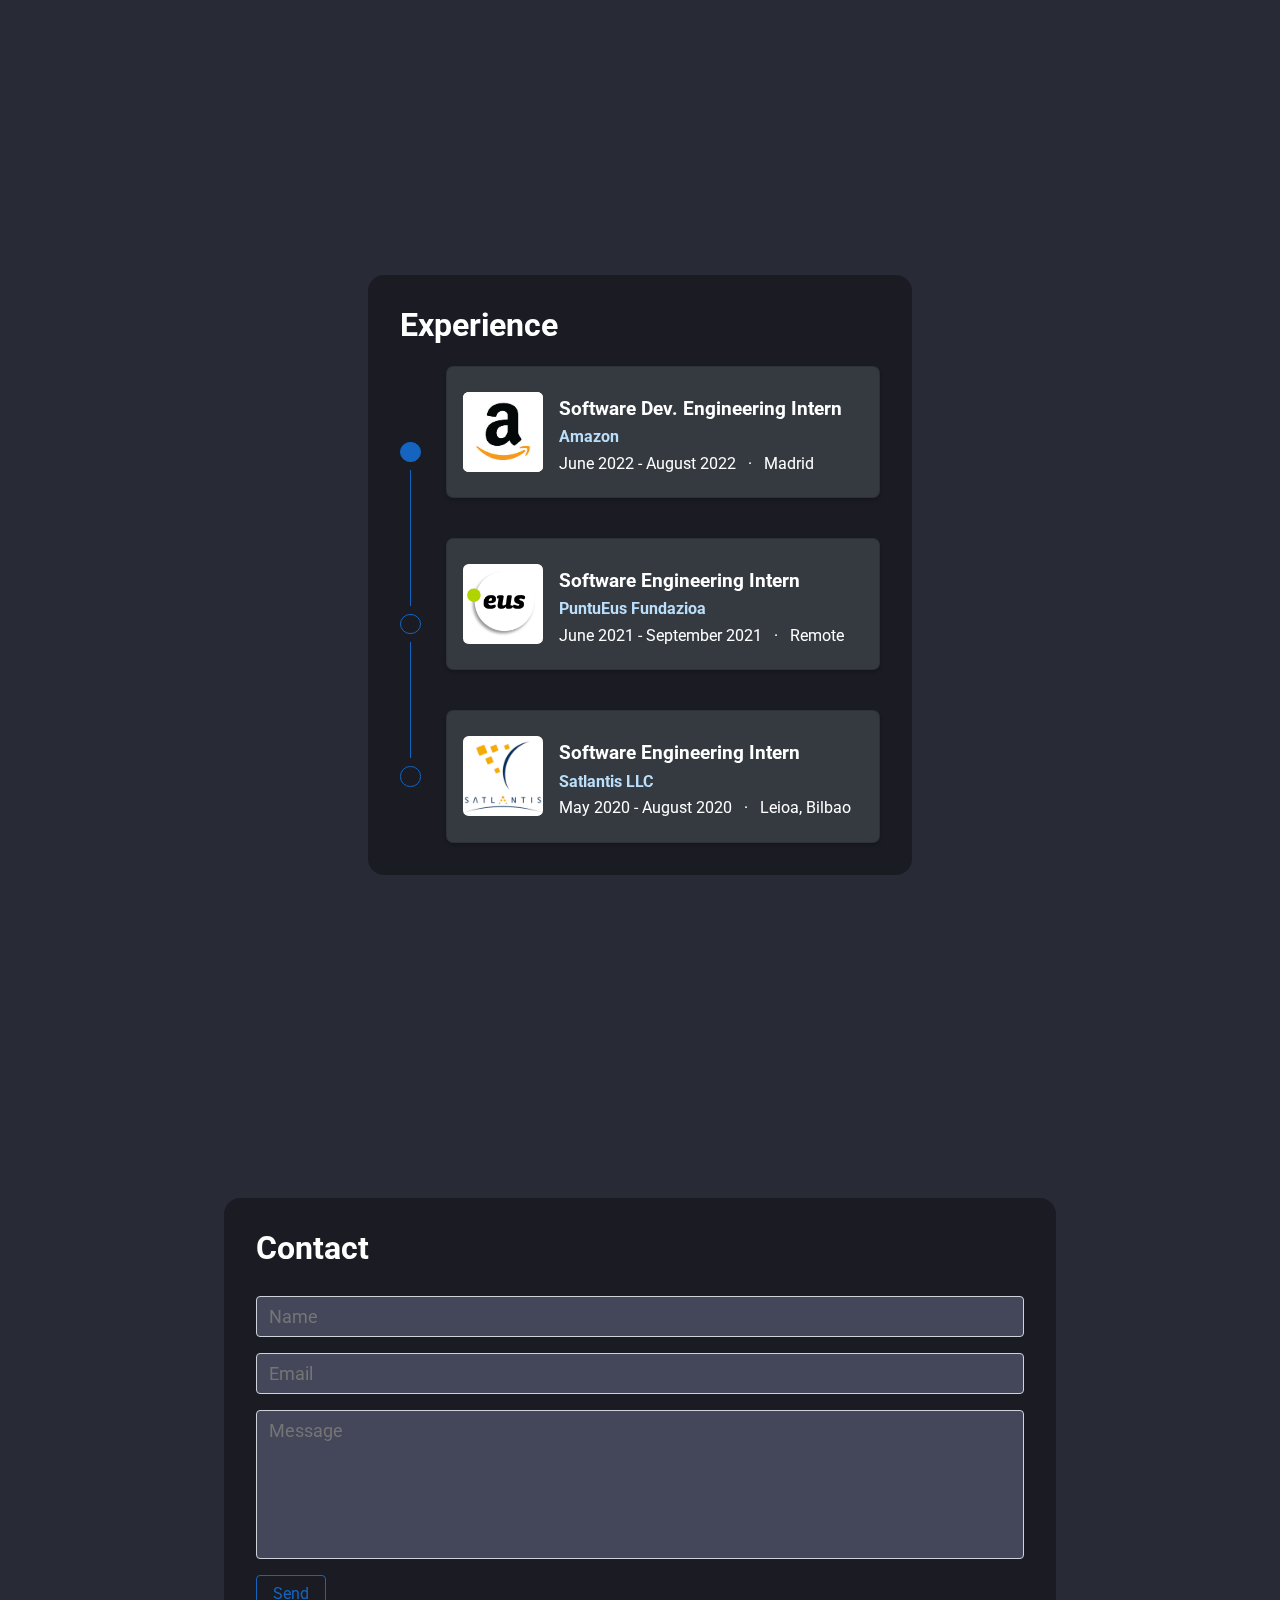
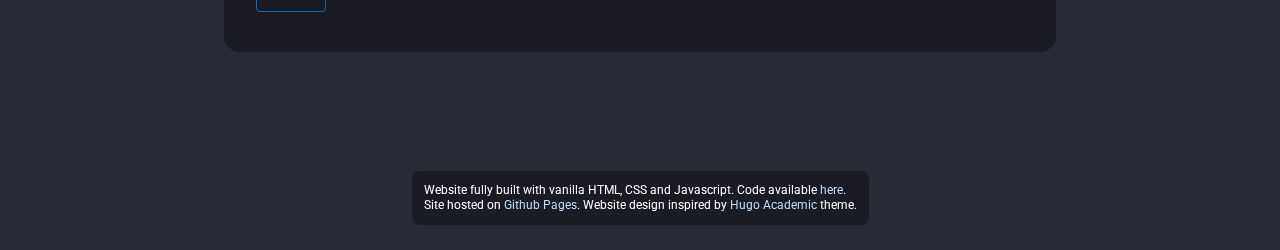
==== commit 3f992815: "Add LinkedIn" ====
--- a/index.html
+++ b/index.html
@@ -39,6 +39,7 @@
                     </div>
                     <div id='links'>
                         <a href="mailto:xlahuerta@pm.me"><i class="fas fa-envelope expandable"></i></a>
+                        <a href="https://www.linkedin.com/in/xlahuerta" target="_blank"><i class="fab fa-linkedin expandable"></i></a>
                         <a href="https://scholar.google.es/citations?user=ld798osAAAAJ" target="_blank"><i class="fas fa-graduation-cap expandable"></i></a>
                         <a href="https://www.github.com/xabilahu" target="_blank"><i class="fab fa-github expandable"></i></a>
                         <a href="https://www.hackerrank.com/xabilahu" target="_blank"><i class="fab fa-hackerrank expandable"></i></a>
